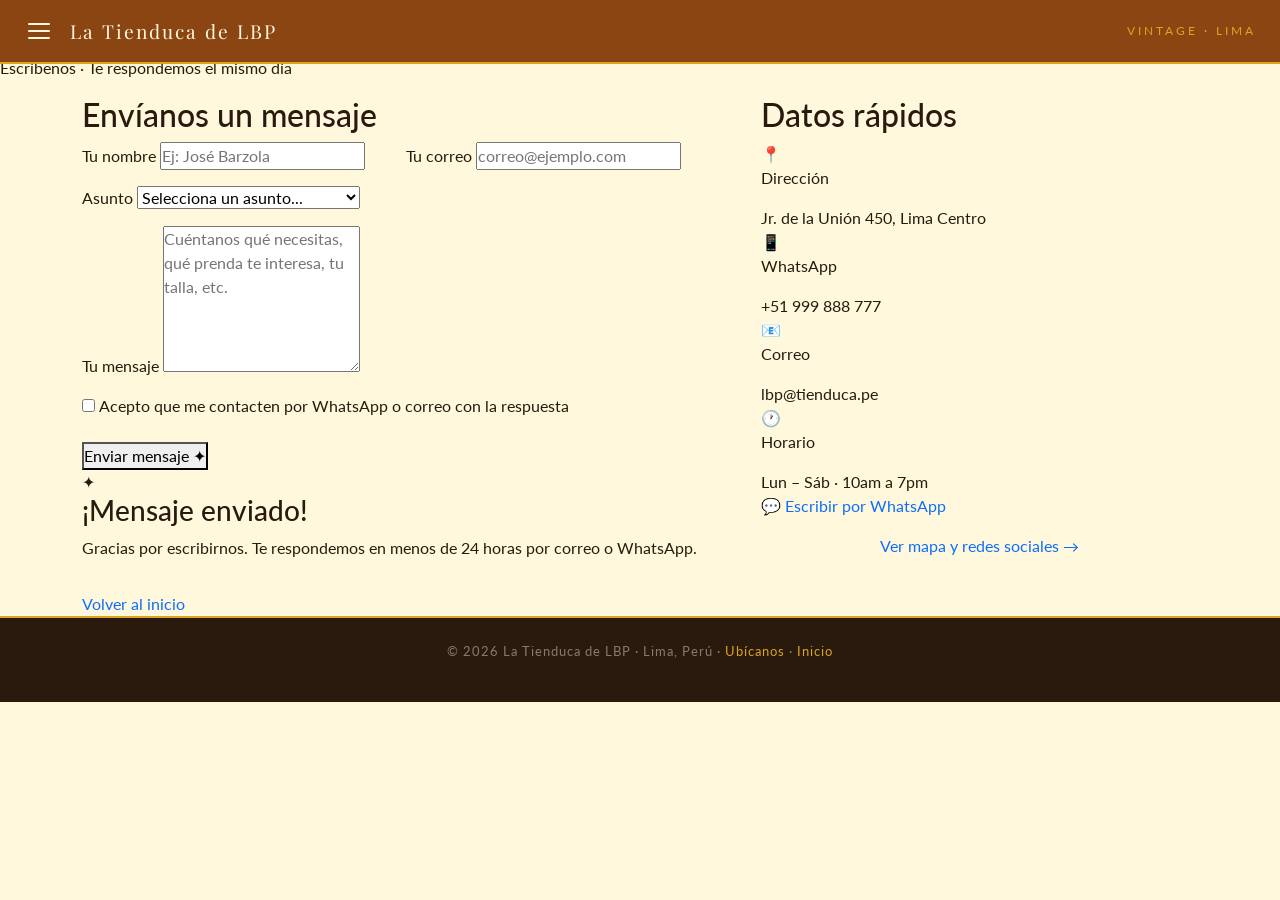
==== contacto.html @ e696b04b "Add files via upload" ====
<!DOCTYPE html>
<html lang="es">
<head>
  <meta charset="UTF-8">
  <meta name="viewport" content="width=device-width, initial-scale=1.0">
  <title>La Tienduca de LBP — Contacto</title>
  <link rel="preconnect" href="https://fonts.googleapis.com">
  <link href="https://fonts.googleapis.com/css2?family=Playfair+Display:wght@700;900&family=Lato:wght@400;700&display=swap" rel="stylesheet">
  <link href="https://cdn.jsdelivr.net/npm/bootstrap@5.3.0/dist/css/bootstrap.min.css" rel="stylesheet">
  <link rel="stylesheet" href="estilo.css">
</head>
<body>

  <div class="capa_oscura" id="capa_oscura"></div>

  <nav class="menu_cajon" id="menu_cajon">
    <button class="btn_cerrar" id="btn_cerrar">✕</button>
    <div class="menu_cajon__logo">LBP</div>
    <ul class="menu_cajon__lista">
      <li><a href="index.html">Inicio</a></li>
      <li><a href="varones.html">Hombres</a></li>
      <li><a href="mujeres.html">Mujeres</a></li>
      <li><a href="promociones.html">Promociones</a></li>
      <li><a href="ubicanos.html">Ubícanos</a></li>
      <li><a href="contacto.html">Contacto</a></li>
    </ul>
    <p class="menu_cajon__direccion">📍 Lima, Perú</p>
  </nav>

  <header class="barra_superior">
    <button class="btn_hamburguesa" id="btn_abrir"><span></span><span></span><span></span></button>
    <div class="barra_superior__logo">La Tienduca de LBP</div>
    <span class="barra_superior__tag">Vintage · Lima</span>
  </header>

  <!-- HERO BANNER -->
  <div class="hero_banner">
    <h1 class="hero_banner__titulo">Contacto</h1>
    <p class="hero_banner__subtitulo">Escríbenos · Te respondemos el mismo día</p>
    <div class="hero_banner__linea"></div>
  </div>


  <!-- FORMULARIO + DATOS RÁPIDOS -->
  <section class="seccion_contacto_pagina">
    <div class="container">

      <!-- Bootstrap row: formulario grande a la izquierda, datos a la derecha -->
      <div class="row g-5 align-items-start">

        <!-- COLUMNA IZQUIERDA: formulario -->
        <div class="col-12 col-md-7">
          <h2 class="titulo_seccion">Envíanos un mensaje</h2>

          <form class="formulario_contacto" id="formulario_contacto">

            <!-- Fila con nombre y correo lado a lado en desktop -->
            <div class="row g-3 mb-3">
              <div class="col-12 col-sm-6">
                <label class="campo_etiqueta">Tu nombre</label>
                <input type="text" class="campo" id="campo_nombre" placeholder="Ej: José Barzola" required>
              </div>
              <div class="col-12 col-sm-6">
                <label class="campo_etiqueta">Tu correo</label>
                <input type="email" class="campo" id="campo_email" placeholder="correo@ejemplo.com" required>
              </div>
            </div>

            <div class="mb-3">
              <label class="campo_etiqueta">Asunto</label>
              <!-- Select de asunto: más útil que texto libre -->
              <select class="campo" id="campo_asunto">
                <option value="">Selecciona un asunto...</option>
                <option value="consulta">Consulta sobre una prenda</option>
                <option value="pedido">Hacer un pedido</option>
                <option value="separar">Separar una prenda</option>
                <option value="promocion">Consulta sobre promociones</option>
                <option value="otro">Otro</option>
              </select>
            </div>

            <div class="mb-3">
              <label class="campo_etiqueta">Tu mensaje</label>
              <textarea class="campo" id="campo_mensaje" rows="6"
                placeholder="Cuéntanos qué necesitas, qué prenda te interesa, tu talla, etc." required></textarea>
            </div>

            <!-- Checkbox de aceptar términos -->
            <div class="campo_check mb-4">
              <input type="checkbox" id="campo_terminos" required>
              <label for="campo_terminos">
                Acepto que me contacten por WhatsApp o correo con la respuesta
              </label>
            </div>

            <button type="submit" class="btn_enviar">Enviar mensaje ✦</button>

          </form>

          <!-- Mensaje de éxito — oculto hasta que se envía el form -->
          <div class="form_exitoso oculto" id="form_exitoso">
            <div class="form_exitoso__icono">✦</div>
            <h3>¡Mensaje enviado!</h3>
            <p>Gracias por escribirnos. Te respondemos en menos de 24 horas por correo o WhatsApp.</p>
            <a href="index.html" class="btn_ver_catalogo gold" style="margin-top:1rem; display:inline-block;">
              Volver al inicio
            </a>
          </div>

        </div>


        <!-- COLUMNA DERECHA: datos rápidos + acceso directo WhatsApp -->
        <div class="col-12 col-md-5">

          <h2 class="titulo_seccion">Datos rápidos</h2>

          <div class="info_contacto">

            <div class="info_contacto__item">
              <span class="info_contacto__icono">📍</span>
              <div class="info_contacto__texto">
                <p>Dirección</p>
                <span>Jr. de la Unión 450, Lima Centro</span>
              </div>
            </div>

            <div class="info_contacto__item">
              <span class="info_contacto__icono">📱</span>
              <div class="info_contacto__texto">
                <p>WhatsApp</p>
                <span>+51 999 888 777</span>
              </div>
            </div>

            <div class="info_contacto__item">
              <span class="info_contacto__icono">📧</span>
              <div class="info_contacto__texto">
                <p>Correo</p>
                <span>lbp@tienduca.pe</span>
              </div>
            </div>

            <div class="info_contacto__item">
              <span class="info_contacto__icono">🕐</span>
              <div class="info_contacto__texto">
                <p>Horario</p>
                <span>Lun – Sáb · 10am a 7pm</span>
              </div>
            </div>

          </div>

          <!-- Botón directo a WhatsApp -->
          <a href="https://wa.me/51999888777?text=Hola%20La%20Tienduca%20de%20LBP%2C%20quiero%20consultar%20sobre%20una%20prenda"
             target="_blank"
             class="btn_whatsapp">
            💬 Escribir por WhatsApp
          </a>

          <!-- Link a Ubícanos -->
          <a href="ubicanos.html" class="btn_ver_catalogo" style="display:block; text-align:center; margin-top:1rem;">
            Ver mapa y redes sociales →
          </a>

        </div>

      </div><!-- fin row -->
    </div><!-- fin container -->
  </section>


  <footer class="pie_pagina">
    <p>© 2026 La Tienduca de LBP · Lima, Perú ·
      <a href="ubicanos.html">Ubícanos</a> ·
      <a href="index.html">Inicio</a>
    </p>
  </footer>

  <script src="https://cdn.jsdelivr.net/npm/bootstrap@5.3.0/dist/js/bootstrap.bundle.min.js"></script>
  <script src="app.js"></script>
</body>
</html>
---- estilo.css ----
/* ================================================
   VARIABLES GLOBALES
   Son como "apodos" para colores y medidas.
   Si quieres cambiar un color en toda la web,
   solo lo cambias aquí y se actualiza en todos lados.
================================================ */
:root {
  /* Colores principales de la paleta */
  --saddle:    saddlebrown;   /* marrón principal (menú, botones) */
  --gold:      goldenrod;     /* dorado (bordes, detalles, textos destacados) */
  --brick:     firebrick;     /* rojo ladrillo (precios, badges de oferta) */
  --cream:     cornsilk;      /* crema claro (fondo general, textos sobre fondo oscuro) */
  --cream2:    antiquewhite;  /* crema ligeramente más oscuro (secciones alternas) */
  --darkbrown: #2a1a0e;       /* marrón muy oscuro (footer, textos principales) */
  --white:     white;         /* blanco puro */

  /* Medidas reutilizables */
  --ancho_cajon: 280px;  /* ancho del menú lateral deslizable */
  --velocidad:   0.4s;   /* duración de las animaciones de apertura/cierre */
}

/* ================================================
   RESET Y BASE
   Los navegadores aplican estilos por defecto
   (márgenes, rellenos) que varían entre Chrome,
   Firefox, etc. Aquí los borramos todos para
   empezar desde cero y tener control total.
================================================ */

/* El * significa "aplica esto a TODOS los elementos de la página" */
/* *::before y *::after incluyen también los pseudo-elementos que genera el CSS */
*, *::before, *::after {
  margin: 0;              /* elimina el espacio exterior por defecto */
  padding: 0;             /* elimina el relleno interior por defecto */
  box-sizing: border-box; /* hace que el borde y padding estén INCLUIDOS en el ancho/alto
                             (sin esto, agregar padding "infla" el elemento hacia afuera) */
}

/* "body" es toda la página visible */
body {
  background: var(--cream);          /* fondo crema en toda la página */
  color: var(--darkbrown);           /* color de texto por defecto */
  font-family: 'Lato', sans-serif;   /* tipografía principal */
  overflow-x: hidden;                /* oculta el scroll horizontal si algo se sale
                                        levemente del borde (evita barra de scroll fea) */
}

/* Quita el subrayado de todos los enlaces por defecto */
a { text-decoration: none; }


/* ================================================
   CAPA OSCURA (overlay del cajón)
   Es una capa semitransparente negra que cubre
   toda la pantalla cuando el menú está abierto.
   Da la sensación de que el fondo "se apaga".
================================================ */
.capa_oscura {
  position: fixed;              /* se queda fija en pantalla aunque hagas scroll */
  inset: 0;                     /* atajo para: top:0; right:0; bottom:0; left:0
                                   → cubre toda la pantalla */
  background: rgba(0,0,0,0.55); /* negro al 55% de opacidad (semitransparente) */
  opacity: 0;                   /* empieza invisible */
  pointer-events: none;         /* mientras es invisible, los clics la "atraviesan"
                                   (como si no existiera) */
  transition: opacity var(--velocidad); /* cuando cambie la opacidad, lo hace suavemente
                                           en 0.4 segundos */
  z-index: 10;                  /* número de "capa": está encima de la página (z-index:0)
                                   pero debajo del menú (z-index:20) */
}

/* Cuando el JS le agrega la clase "visible", la capa aparece */
.capa_oscura.visible {
  opacity: 1;          /* se vuelve visible (con la transición suave de arriba) */
  pointer-events: all; /* ahora SÍ recibe clics (para cerrar el menú al hacer clic afuera) */
}


/* ================================================
   MENÚ CAJÓN
   Es el panel lateral que entra desde la izquierda.
   Empieza fuera de pantalla y se desliza hacia adentro.
================================================ */
.menu_cajon {
  position: fixed;                /* fijo en pantalla, no se mueve con el scroll */
  top: 0; left: 0;                /* pegado a la esquina superior izquierda */
  width: var(--ancho_cajon);      /* 280px de ancho (definido en variables) */
  height: 100%;                   /* ocupa toda la altura de la pantalla */
  background: var(--saddle);      /* fondo marrón */
  padding: 2rem 1.5rem;           /* espacio interno: 2rem arriba/abajo, 1.5rem a los lados */
  transform: translateX(-100%);   /* lo mueve 100% de su propio ancho hacia la IZQUIERDA
                                     → queda completamente fuera de pantalla (oculto) */
  transition: transform var(--velocidad) ease; /* cuando cambie el transform, lo hace
                                                  suavemente en 0.4 segundos */
  z-index: 20;                    /* encima de la capa oscura (z-index:10) y de todo lo demás */
}

/* Cuando el JS le agrega la clase "abierto", el menú entra a pantalla */
.menu_cajon.abierto {
  transform: translateX(0); /* vuelve a su posición original → se desliza hacia adentro */
}

/* Logo "LBP" dentro del menú */
.menu_cajon__logo {
  font-family: 'Playfair Display', serif; /* tipografía elegante con serifa */
  font-size: 2.2rem;                      /* tamaño grande */
  color: var(--gold);                     /* color dorado */
  margin: 1rem 0 2rem;                    /* espacio: 1rem arriba, 0 a los lados, 2rem abajo */
  letter-spacing: 4px;                    /* espacio entre letras */
  text-align: center;                     /* centrado horizontalmente */
}

/* La lista de links del menú (sin viñetas) */
.menu_cajon__lista {
  list-style: none; /* quita los puntos/números de la lista */
}

/* Cada elemento de la lista tiene una línea separadora abajo */
.menu_cajon__lista li {
  border-bottom: 1px solid rgba(255,255,255,0.1); /* línea blanca muy tenue */
}

/* Cada link del menú */
.menu_cajon__lista a {
  display: block;              /* ocupa todo el ancho disponible (más fácil de hacer clic) */
  padding: 0.9rem 0;           /* espacio interno arriba y abajo (hace el área de clic más grande) */
  color: var(--cream);         /* texto color crema */
  font-size: 0.88rem;          /* tamaño de letra pequeño */
  letter-spacing: 2px;         /* espacio entre letras */
  text-transform: uppercase;   /* convierte el texto a MAYÚSCULAS automáticamente */
  transition: color 0.2s, padding-left 0.2s; /* cuando cambien color y padding, lo hace suave */
}

/* Al pasar el mouse sobre un link: se vuelve dorado y se mueve 8px a la derecha */
.menu_cajon__lista a:hover {
  color: var(--gold);
  padding-left: 8px; /* pequeño desplazamiento hacia la derecha → efecto de "entrada" */
}

/* El link de la página actual siempre tiene barra dorada a la izquierda y texto dorado */
/* El JS es quien le agrega la clase "activo" según la URL actual */
.menu_cajon__lista a.activo {
  color: var(--gold);
  border-left: 2px solid var(--gold); /* línea dorada vertical a la izquierda */
  padding-left: 8px;
}

/* Dirección/información pequeña al fondo del menú */
.menu_cajon__direccion {
  color: rgba(255,255,255,0.35); /* blanco muy tenue (casi invisible) */
  font-size: 0.78rem;
  position: absolute;            /* se posiciona respecto al .menu_cajon (que tiene position:fixed) */
  bottom: 2rem;                  /* pegado al fondo del menú */
  left: 1.5rem;
}

/* Botón X para cerrar el menú */
.btn_cerrar {
  background: none; /* sin fondo */
  border: none;     /* sin borde */
  color: var(--cream);
  font-size: 1.3rem;
  cursor: pointer;  /* muestra la manito al pasar el mouse */
  opacity: 0.6;     /* semitransparente por defecto */
  transition: opacity 0.2s;
}
/* Al pasar el mouse: se vuelve completamente visible */
.btn_cerrar:hover { opacity: 1; }


/* ================================================
   BARRA SUPERIOR
   El header que siempre queda fijo arriba,
   visible sin importar cuánto hagas scroll.
================================================ */
.barra_superior {
  position: fixed;              /* fija, no se mueve con el scroll */
  top: 0; left: 0; right: 0;   /* pegada al borde superior, ocupa todo el ancho */
  height: 64px;                 /* altura fija de 64px */
  background: var(--saddle);    /* fondo marrón */
  display: flex;                /* pone sus hijos en fila horizontal */
  align-items: center;          /* los centra verticalmente dentro de los 64px */
  padding: 0 1.5rem;            /* espacio interno a los lados */
  gap: 1rem;                    /* espacio entre los elementos hijos */
  z-index: 5;                   /* encima del contenido normal pero debajo de la capa oscura */
  border-bottom: 2px solid var(--gold); /* línea dorada decorativa abajo */
}

/* Nombre/logo en la barra superior */
.barra_superior__logo {
  font-family: 'Playfair Display', serif;
  font-size: 1.2rem;
  color: var(--cream);
  letter-spacing: 2px;
  flex: 1; /* ocupa todo el espacio disponible en el medio
              (empuja el tag hacia la derecha y el botón hacia la izquierda) */
}

/* Texto pequeño "VINTAGE · LIMA" a la derecha */
.barra_superior__tag {
  font-size: 0.72rem;
  color: var(--gold);
  letter-spacing: 3px;
  text-transform: uppercase;
}

/* Botón hamburguesa (las 3 rayitas) */
.btn_hamburguesa {
  background: none;
  border: none;
  cursor: pointer;
  display: flex;           /* pone las 3 rayitas en columna */
  flex-direction: column;  /* apila los span verticalmente */
  gap: 5px;                /* espacio entre cada rayita */
  padding: 4px;
}

/* Cada rayita del botón hamburguesa es un <span> */
.btn_hamburguesa span {
  display: block;
  width: 22px; height: 2px;        /* rectangulito finito horizontal */
  background: var(--cream);
  border-radius: 2px;              /* bordes ligeramente redondeados */
  transition: background 0.2s;
}
/* Al pasar el mouse: las rayitas se vuelven doradas */
.btn_hamburguesa:hover span { background: var(--gold); }


/* ================================================
   SLIDER 3D
   El carrusel de la página de inicio.
   El efecto 3D se logra con clases CSS:
   el JS simplemente las agrega/quita según
   qué diapositiva está activa.
================================================ */

/* Sección que contiene todo el slider, con padding-top para no quedar detrás del header */
.seccion_slider {
  padding-top: 64px;          /* empuja el contenido 64px hacia abajo (mismo alto que el header) */
  background: var(--saddle);  /* fondo marrón detrás del carrusel */
}

/* Contenedor externo: define el área visible y el punto de perspectiva para el 3D */
.carrusel_contenedor {
  position: relative;                    /* necesario para posicionar hijos con absolute */
  width: 100%; height: 440px;
  display: flex;
  align-items: center; justify-content: center; /* centra el carrusel dentro */
  perspective: 1000px;                   /* define la "distancia del ojo" para el efecto 3D
                                            → a mayor número, menos efecto 3D */
  overflow: hidden;                      /* oculta lo que se salga del contenedor */
}

/* El carrusel en sí: es el espacio donde las diapositivas se posicionan */
.carrusel {
  position: relative;
  width: 640px; height: 390px;
  transform-style: preserve-3d; /* le dice al navegador que los hijos viven en espacio 3D */
}

/* Cada diapositiva base (sin estado aún) */
.diapositiva {
  position: absolute; /* se apilan una encima de la otra dentro del carrusel */
  inset: 0;           /* ocupa todo el espacio del carrusel (top/right/bottom/left: 0) */
  border-radius: 12px;
  overflow: hidden;   /* recorta la imagen a los bordes redondeados */
  transition: transform 0.65s ease, opacity 0.65s ease; /* animación suave al cambiar de estado */
  border: 2px solid var(--gold); /* borde dorado en cada diapositiva */
}

/* La imagen dentro de la diapositiva ocupa todo el espacio */
.diapositiva img {
  width: 100%; height: 100%;
  object-fit: cover;  /* recorta/ajusta la imagen para que llene el espacio sin deformarse */
  display: block;
  filter: sepia(20%); /* leve tono sepia para estética vintage */
}

/* Texto/etiqueta en la parte inferior de cada diapositiva */
.diapositiva__texto {
  position: absolute; /* se superpone sobre la imagen */
  bottom: 0; left: 0; right: 0;
  padding: 1.2rem 1.5rem;
  /* degradado de transparente a marrón oscuro: hace legible el texto sobre la imagen */
  background: linear-gradient(transparent, rgba(42,26,14,0.85));
  font-family: 'Playfair Display', serif;
  font-size: 1.6rem;
  color: var(--cream);
  letter-spacing: 2px;
}

/* ── Estados de las diapositivas ── */
/* El JS agrega una de estas clases a cada diapositiva según su posición */

/* Diapositiva central: se ve grande, nítida, al frente */
.diapositiva.activa {
  transform: translateX(0) scale(1); /* posición original, tamaño normal */
  opacity: 1;
  z-index: 3; /* encima de las laterales */
}

/* Diapositiva de la izquierda: desplazada, más pequeña, girada, semitransparente */
.diapositiva.anterior {
  transform: translateX(-500px) scale(0.72) rotateY(28deg);
  /* translateX(-500px) → movida 500px a la izquierda          */
  /* scale(0.72)        → reducida al 72% de su tamaño          */
  /* rotateY(28deg)     → girada en el eje Y → efecto 3D        */
  opacity: 0.5;
  z-index: 2;
}

/* Diapositiva de la derecha: igual pero al lado opuesto */
.diapositiva.siguiente {
  transform: translateX(500px) scale(0.72) rotateY(-28deg);
  opacity: 0.5;
  z-index: 2;
}

/* Las demás diapositivas (ni activa ni laterales): completamente ocultas */
.diapositiva.oculta {
  opacity: 0;
  z-index: 1; /* detrás de todo */
}

/* Botones de flecha izquierda y derecha */
.btn_anterior, .btn_siguiente {
  position: absolute;
  top: 50%; transform: translateY(-50%); /* centrados verticalmente */
  z-index: 10;
  background: rgba(218,165,32,0.15); /* dorado muy tenue */
  border: 1px solid var(--gold);
  color: var(--cream);
  font-size: 1.2rem;
  width: 42px; height: 42px;
  border-radius: 50%; /* forma circular */
  cursor: pointer;
  transition: background 0.3s;
}
/* Al pasar el mouse: fondo dorado sólido */
.btn_anterior:hover, .btn_siguiente:hover {
  background: var(--gold);
  color: var(--darkbrown);
}
.btn_anterior { left: 1rem; }   /* flecha izquierda: pegada al borde izquierdo */
.btn_siguiente { right: 1rem; } /* flecha derecha: pegada al borde derecho */

/* Contenedor de los puntitos de navegación (uno por diapositiva) */
.puntos {
  position: absolute;
  bottom: 14px; /* pegados al fondo del carrusel */
  display: flex; gap: 8px; /* en fila con espaciado */
  z-index: 10;
}

/* Cada puntito individual */
.punto {
  width: 8px; height: 8px;
  border-radius: 50%;                     /* forma circular */
  background: rgba(255,240,200,0.3);      /* crema muy tenue (inactivo) */
  cursor: pointer;
  transition: background 0.3s, transform 0.3s;
}

/* El puntito de la diapositiva activa: dorado y más grande */
.punto.activo {
  background: var(--gold);
  transform: scale(1.4); /* 40% más grande que los demás */
}


/* ================================================
   FOOTER
   La barra inferior de la página.
================================================ */
.pie_pagina {
  background: var(--darkbrown);              /* fondo marrón muy oscuro */
  color: rgba(245,239,230,0.45);             /* texto crema muy tenue */
  text-align: center;
  padding: 1.5rem;
  font-size: 0.82rem;
  letter-spacing: 1px;
  border-top: 2px solid var(--gold);         /* línea dorada decorativa arriba */
}

/* Links dentro del footer: color dorado */
.pie_pagina a { color: var(--gold); }

/* Al pasar el mouse sobre un link del footer: se vuelve crema */
.pie_pagina a:hover { color: var(--cream); }
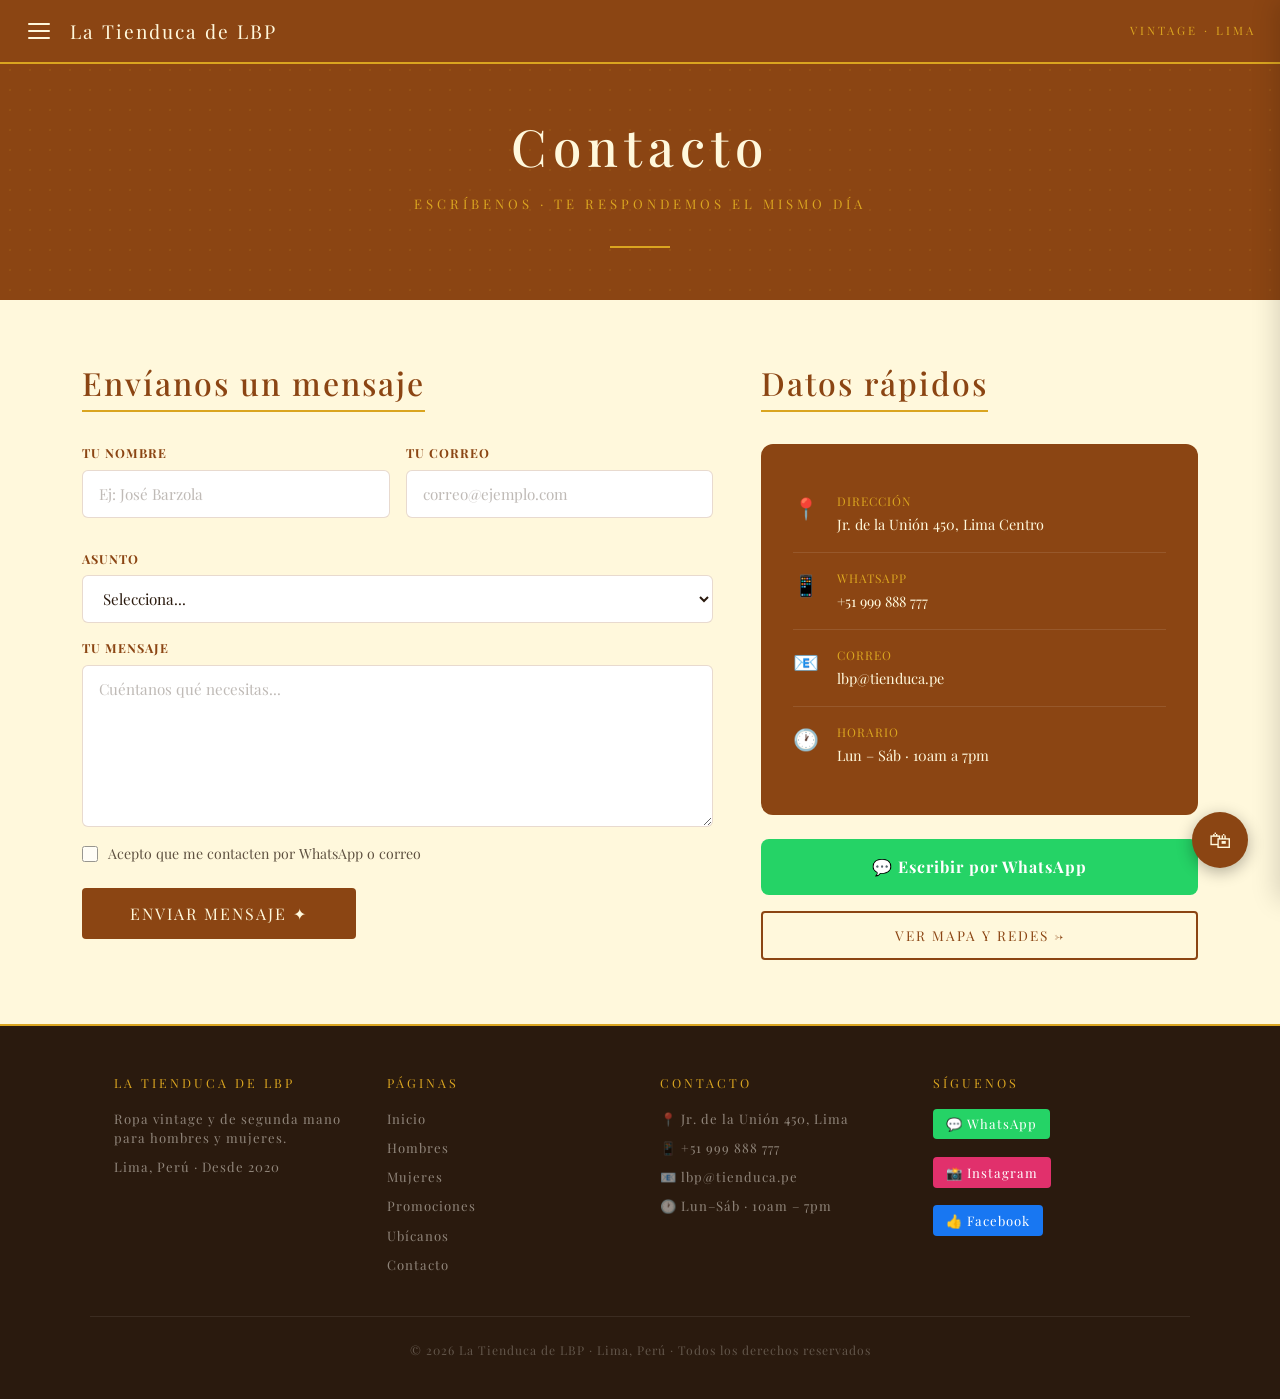
==== commit 5cfcf2b0: "Refactor contacto.html for better structure Refactor contacto.html to improve structure and readabil" ====
--- a/contacto.html
+++ b/contacto.html
@@ -1,60 +1,47 @@
 <!DOCTYPE html>
 <html lang="es">
 <head>
-  <meta charset="UTF-8">
-  <meta name="viewport" content="width=device-width, initial-scale=1.0">
+  <meta charset="UTF-8"><meta name="viewport" content="width=device-width, initial-scale=1.0">
   <title>La Tienduca de LBP — Contacto</title>
   <link rel="preconnect" href="https://fonts.googleapis.com">
-  <link href="https://fonts.googleapis.com/css2?family=Playfair+Display:wght@700;900&family=Lato:wght@400;700&display=swap" rel="stylesheet">
+  <link href="https://fonts.googleapis.com/css2?family=Playfair+Display:ital,wght@0,400;0,700;0,900;1,400&display=swap" rel="stylesheet">
   <link href="https://cdn.jsdelivr.net/npm/bootstrap@5.3.0/dist/css/bootstrap.min.css" rel="stylesheet">
   <link rel="stylesheet" href="estilo.css">
 </head>
 <body>
-
   <div class="capa_oscura" id="capa_oscura"></div>
-
+  <!-- MENÚ CAJÓN desde aquí -->
   <nav class="menu_cajon" id="menu_cajon">
-    <button class="btn_cerrar" id="btn_cerrar">✕</button>
-    <div class="menu_cajon__logo">LBP</div>
+    <div class="menu_cajon__header"><div class="menu_cajon__logo">LBP</div><button class="btn_cerrar" id="btn_cerrar"></button></div>
     <ul class="menu_cajon__lista">
-      <li><a href="index.html">Inicio</a></li>
-      <li><a href="varones.html">Hombres</a></li>
-      <li><a href="mujeres.html">Mujeres</a></li>
-      <li><a href="promociones.html">Promociones</a></li>
-      <li><a href="ubicanos.html">Ubícanos</a></li>
-      <li><a href="contacto.html">Contacto</a></li>
+      <li><a href="index.html">Inicio</a></li><li><a href="varones.html">Hombres</a></li><li><a href="mujeres.html">Mujeres</a></li><li><a href="promociones.html">Promociones</a></li><li><a href="ubicanos.html">Ubícanos</a></li><li><a href="contacto.html">Contacto</a></li>
     </ul>
-    <p class="menu_cajon__direccion">📍 Lima, Perú</p>
   </nav>
-
+  <!-- MENÚ CAJÓN termina aquí -->
+  <!-- BARRA SUPERIOR desde aquí -->
   <header class="barra_superior">
     <button class="btn_hamburguesa" id="btn_abrir"><span></span><span></span><span></span></button>
     <div class="barra_superior__logo">La Tienduca de LBP</div>
     <span class="barra_superior__tag">Vintage · Lima</span>
   </header>
+  <!-- BARRA SUPERIOR termina aquí -->
 
-  <!-- HERO BANNER -->
   <div class="hero_banner">
     <h1 class="hero_banner__titulo">Contacto</h1>
     <p class="hero_banner__subtitulo">Escríbenos · Te respondemos el mismo día</p>
     <div class="hero_banner__linea"></div>
   </div>
 
-
-  <!-- FORMULARIO + DATOS RÁPIDOS -->
+  <!-- FORMULARIO DE CONTACTO desde aquí -->
   <section class="seccion_contacto_pagina">
     <div class="container">
-
-      <!-- Bootstrap row: formulario grande a la izquierda, datos a la derecha -->
       <div class="row g-5 align-items-start">
 
-        <!-- COLUMNA IZQUIERDA: formulario -->
+        <!-- Formulario (izquierda) -->
         <div class="col-12 col-md-7">
           <h2 class="titulo_seccion">Envíanos un mensaje</h2>
+          <form id="formulario_contacto">
 
-          <form class="formulario_contacto" id="formulario_contacto">
-
-            <!-- Fila con nombre y correo lado a lado en desktop -->
             <div class="row g-3 mb-3">
               <div class="col-12 col-sm-6">
                 <label class="campo_etiqueta">Tu nombre</label>
@@ -68,115 +55,58 @@
 
             <div class="mb-3">
               <label class="campo_etiqueta">Asunto</label>
-              <!-- Select de asunto: más útil que texto libre -->
               <select class="campo" id="campo_asunto">
-                <option value="">Selecciona un asunto...</option>
-                <option value="consulta">Consulta sobre una prenda</option>
-                <option value="pedido">Hacer un pedido</option>
-                <option value="separar">Separar una prenda</option>
-                <option value="promocion">Consulta sobre promociones</option>
-                <option value="otro">Otro</option>
+                <option value="">Selecciona...</option>
+                <option>Consulta sobre una prenda</option>
+                <option>Hacer un pedido</option>
+                <option>Separar una prenda</option>
+                <option>Consulta sobre promociones</option>
+                <option>Otro</option>
               </select>
             </div>
 
             <div class="mb-3">
               <label class="campo_etiqueta">Tu mensaje</label>
-              <textarea class="campo" id="campo_mensaje" rows="6"
-                placeholder="Cuéntanos qué necesitas, qué prenda te interesa, tu talla, etc." required></textarea>
+              <textarea class="campo" id="campo_mensaje" rows="6" placeholder="Cuéntanos qué necesitas..." required></textarea>
             </div>
 
-            <!-- Checkbox de aceptar términos -->
             <div class="campo_check mb-4">
               <input type="checkbox" id="campo_terminos" required>
-              <label for="campo_terminos">
-                Acepto que me contacten por WhatsApp o correo con la respuesta
-              </label>
+              <label for="campo_terminos">Acepto que me contacten por WhatsApp o correo</label>
             </div>
 
             <button type="submit" class="btn_enviar">Enviar mensaje ✦</button>
-
           </form>
 
-          <!-- Mensaje de éxito — oculto hasta que se envía el form -->
+          <!-- Mensaje de éxito: oculto hasta que se envía el form -->
           <div class="form_exitoso oculto" id="form_exitoso">
             <div class="form_exitoso__icono">✦</div>
             <h3>¡Mensaje enviado!</h3>
-            <p>Gracias por escribirnos. Te respondemos en menos de 24 horas por correo o WhatsApp.</p>
-            <a href="index.html" class="btn_ver_catalogo gold" style="margin-top:1rem; display:inline-block;">
-              Volver al inicio
-            </a>
+            <p>Te respondemos en menos de 24 horas por correo o WhatsApp.</p>
+            <a href="index.html" class="btn_ver_catalogo gold" style="margin-top:1rem;display:inline-block;">Volver al inicio</a>
           </div>
-
         </div>
 
-
-        <!-- COLUMNA DERECHA: datos rápidos + acceso directo WhatsApp -->
+        <!-- Datos de contacto (derecha) -->
         <div class="col-12 col-md-5">
-
           <h2 class="titulo_seccion">Datos rápidos</h2>
-
           <div class="info_contacto">
-
-            <div class="info_contacto__item">
-              <span class="info_contacto__icono">📍</span>
-              <div class="info_contacto__texto">
-                <p>Dirección</p>
-                <span>Jr. de la Unión 450, Lima Centro</span>
-              </div>
-            </div>
-
-            <div class="info_contacto__item">
-              <span class="info_contacto__icono">📱</span>
-              <div class="info_contacto__texto">
-                <p>WhatsApp</p>
-                <span>+51 999 888 777</span>
-              </div>
-            </div>
-
-            <div class="info_contacto__item">
-              <span class="info_contacto__icono">📧</span>
-              <div class="info_contacto__texto">
-                <p>Correo</p>
-                <span>lbp@tienduca.pe</span>
-              </div>
-            </div>
-
-            <div class="info_contacto__item">
-              <span class="info_contacto__icono">🕐</span>
-              <div class="info_contacto__texto">
-                <p>Horario</p>
-                <span>Lun – Sáb · 10am a 7pm</span>
-              </div>
-            </div>
-
+            <div class="info_contacto__item"><span class="info_contacto__icono">📍</span><div class="info_contacto__texto"><p>Dirección</p><span>Jr. de la Unión 450, Lima Centro</span></div></div>
+            <div class="info_contacto__item"><span class="info_contacto__icono">📱</span><div class="info_contacto__texto"><p>WhatsApp</p><span>+51 999 888 777</span></div></div>
+            <div class="info_contacto__item"><span class="info_contacto__icono">📧</span><div class="info_contacto__texto"><p>Correo</p><span>lbp@tienduca.pe</span></div></div>
+            <div class="info_contacto__item"><span class="info_contacto__icono">🕐</span><div class="info_contacto__texto"><p>Horario</p><span>Lun – Sáb · 10am a 7pm</span></div></div>
           </div>
-
           <!-- Botón directo a WhatsApp -->
-          <a href="https://wa.me/51999888777?text=Hola%20La%20Tienduca%20de%20LBP%2C%20quiero%20consultar%20sobre%20una%20prenda"
-             target="_blank"
-             class="btn_whatsapp">
-            💬 Escribir por WhatsApp
-          </a>
-
-          <!-- Link a Ubícanos -->
-          <a href="ubicanos.html" class="btn_ver_catalogo" style="display:block; text-align:center; margin-top:1rem;">
-            Ver mapa y redes sociales →
-          </a>
-
+          <a href="https://wa.me/51999888777?text=Hola%20La%20Tienduca%20de%20LBP" target="_blank" class="btn_whatsapp">💬 Escribir por WhatsApp</a>
+          <a href="ubicanos.html" class="btn_ver_catalogo" style="display:block;text-align:center;margin-top:1rem;">Ver mapa y redes →</a>
         </div>
 
-      </div><!-- fin row -->
-    </div><!-- fin container -->
+      </div>
+    </div>
   </section>
+  <!-- FORMULARIO DE CONTACTO termina aquí -->
 
-
-  <footer class="pie_pagina">
-    <p>© 2026 La Tienduca de LBP · Lima, Perú ·
-      <a href="ubicanos.html">Ubícanos</a> ·
-      <a href="index.html">Inicio</a>
-    </p>
-  </footer>
-
+  <footer class="pie_pagina" id="pie_pagina"></footer>
   <script src="https://cdn.jsdelivr.net/npm/bootstrap@5.3.0/dist/js/bootstrap.bundle.min.js"></script>
   <script src="app.js"></script>
 </body>
--- a/estilo.css
+++ b/estilo.css
@@ -1,390 +1,2362 @@
-/* ================================================
-   VARIABLES GLOBALES
-   Son como "apodos" para colores y medidas.
-   Si quieres cambiar un color en toda la web,
-   solo lo cambias aquí y se actualiza en todos lados.
-================================================ */
+/* ================================================================
+   ARCHIVO: estilo.css
+   
+   QUÉ ES UN ARCHIVO CSS:
+   CSS = Cascading Style Sheets (Hojas de Estilo en Cascada).
+   HTML construye la ESTRUCTURA de la página (el esqueleto).
+   CSS le da el DISEÑO VISUAL (colores, tamaños, posición).
+   
+   "En cascada" significa que los estilos se aplican de arriba
+   a abajo, y si dos reglas afectan al mismo elemento,
+   gana la que viene más abajo (la más específica).
+   
+   CÓMO SE ESCRIBE CSS:
+   selector {
+     propiedad: valor;
+   }
+   
+   Ejemplo:
+   h1 {                    ← selector: a quién le aplica
+     color: red;           ← propiedad: qué cambia
+     font-size: 24px;      ← valor: cómo lo cambia
+   }
+   
+   CÓMO SE CONECTA AL HTML:
+   En el <head> de cada página HTML:
+   <link rel="stylesheet" href="estilo.css">
+================================================================ */
+
+
+/* ================================================================
+   VARIABLES GLOBALES — desde aquí
+   
+   QUÉ ES UNA VARIABLE:
+   Es una caja con nombre que guarda un valor.
+   Si mañana quieres cambiar el color principal de la tienda,
+   solo cambias --saddle UNA vez y se actualiza en toda la web.
+   Sin variables tendrías que buscar y cambiar ese color
+   en decenas de lugares diferentes (muy propenso a errores).
+   
+   SINTAXIS DE VARIABLES CSS:
+   --nombre-variable: valor;    ← así se DEFINE
+   var(--nombre-variable)       ← así se USA
+   
+   :root es un selector especial que significa "el elemento
+   raíz de la página" (el <html>). Al poner las variables
+   aquí, están disponibles en TODO el documento.
+================================================================ */
 :root {
-  /* Colores principales de la paleta */
-  --saddle:    saddlebrown;   /* marrón principal (menú, botones) */
-  --gold:      goldenrod;     /* dorado (bordes, detalles, textos destacados) */
-  --brick:     firebrick;     /* rojo ladrillo (precios, badges de oferta) */
-  --cream:     cornsilk;      /* crema claro (fondo general, textos sobre fondo oscuro) */
-  --cream2:    antiquewhite;  /* crema ligeramente más oscuro (secciones alternas) */
-  --darkbrown: #2a1a0e;       /* marrón muy oscuro (footer, textos principales) */
-  --white:     white;         /* blanco puro */
-
-  /* Medidas reutilizables */
-  --ancho_cajon: 280px;  /* ancho del menú lateral deslizable */
-  --velocidad:   0.4s;   /* duración de las animaciones de apertura/cierre */
-}
-
-/* ================================================
-   RESET Y BASE
-   Los navegadores aplican estilos por defecto
-   (márgenes, rellenos) que varían entre Chrome,
-   Firefox, etc. Aquí los borramos todos para
-   empezar desde cero y tener control total.
-================================================ */
-
-/* El * significa "aplica esto a TODOS los elementos de la página" */
-/* *::before y *::after incluyen también los pseudo-elementos que genera el CSS */
+
+  /* ---- COLORES ---- */
+  /* Usamos nombres en inglés porque el navegador reconoce
+     muchos colores por nombre: "red", "blue", "goldenrod", etc.
+     Así no necesitamos memorizar códigos hexadecimales (#c8963e) */
+
+  --saddle:    saddlebrown;
+  /* saddlebrown = color de cuero de montura de caballo.
+     Es el marrón principal de toda la tienda */
+
+  --gold:      goldenrod;
+  /* goldenrod = vara de oro, un dorado cálido vintage.
+     Se usa para acentos, bordes decorativos y hover */
+
+  --brick:     firebrick;
+  /* firebrick = ladrillo de fuego, rojo intenso.
+     Se usa para precios y alertas */
+
+  --cream:     cornsilk;
+  /* cornsilk = seda de maíz, crema muy claro.
+     Es el fondo principal de la página */
+
+  --cream2:    antiquewhite;
+  /* antiquewhite = blanco antiguo, crema un poco más oscuro.
+     Se usa para alternar el fondo entre secciones */
+
+  --darkbrown: #2a1a0e;
+  /* Este sí usa código hexadecimal (#2a1a0e) porque no hay
+     un nombre en inglés para este color específico.
+     Hexadecimal: # + 6 caracteres (0-9 y a-f).
+     2a=rojo, 1a=verde, 0e=azul. Poco de todo = casi negro */
+
+  --white:     white;
+  /* Aunque "white" es simple, tenerlo como variable
+     permite cambiarlo fácilmente si algún día
+     quisiéramos un "blanco" ligeramente diferente */
+
+  /* ---- MEDIDAS ---- */
+  --ancho_cajon: 280px;
+  /* px = píxeles. El menú lateral mide 280px de ancho.
+     Si quieres un menú más ancho, solo cambias aquí */
+
+  --velocidad: 0.4s;
+  /* s = segundos. Todas las animaciones duran 0.4 segundos.
+     Si lo pones más alto (1s) las animaciones van más lentas.
+     Si lo bajas (0.1s) van más rápidas */
+
+  /* ---- TIPOGRAFÍA ---- */
+  --fuente: 'Playfair Display', serif;
+  /* 'Playfair Display' es la fuente que descargamos de Google Fonts.
+     "serif" es el respaldo: si Google Fonts no carga,
+     el navegador usará cualquier fuente serif que tenga instalada.
+     serif = fuentes con remates (como Times New Roman).
+     sans-serif = fuentes sin remates (como Arial) */
+}
+/* VARIABLES GLOBALES — termina aquí */
+
+
+/* ================================================================
+   RESET BASE — desde aquí
+   
+   QUÉ PROBLEMA RESUELVE:
+   Cada navegador (Chrome, Firefox, Safari, Edge) tiene sus
+   propios estilos predeterminados. Por ejemplo:
+   - Chrome pone margin: 8px al body
+   - Firefox pone tamaños de fuente diferentes a los elementos
+   - Algunos navegadores ponen padding a las listas <ul>
+   
+   Si no hacemos reset, la web se ve diferente en cada navegador.
+   El reset elimina TODO eso para partir desde cero.
+================================================================ */
 *, *::before, *::after {
-  margin: 0;              /* elimina el espacio exterior por defecto */
-  padding: 0;             /* elimina el relleno interior por defecto */
-  box-sizing: border-box; /* hace que el borde y padding estén INCLUIDOS en el ancho/alto
-                             (sin esto, agregar padding "infla" el elemento hacia afuera) */
-}
-
-/* "body" es toda la página visible */
+  /* El selector * significa "TODOS los elementos HTML".
+     *::before y *::after son elementos virtuales que CSS
+     puede crear (los usamos para la X del botón cerrar) */
+
+  margin: 0;
+  /* margin = espacio EXTERIOR del elemento (fuera del borde).
+     Lo ponemos en 0 para quitar todos los márgenes por defecto */
+
+  padding: 0;
+  /* padding = espacio INTERIOR del elemento (dentro del borde).
+     Lo ponemos en 0 para quitar todos los paddings por defecto */
+
+  box-sizing: border-box;
+  /* Esta propiedad cambia cómo se calcula el tamaño de los elementos.
+     
+     SIN box-sizing (comportamiento por defecto):
+     Un div con width: 300px y padding: 20px
+     MIDE EN REALIDAD: 300 + 20 + 20 = 340px (¡sorpresa!)
+     
+     CON box-sizing: border-box:
+     El mismo div SIGUE midiendo 300px.
+     El padding se resta del interior, no se suma al exterior.
+     
+     Es como decir: "el tamaño que yo declaro es el tamaño FINAL,
+     sin importar cuánto padding tenga adentro" */
+}
+
 body {
-  background: var(--cream);          /* fondo crema en toda la página */
-  color: var(--darkbrown);           /* color de texto por defecto */
-  font-family: 'Lato', sans-serif;   /* tipografía principal */
-  overflow-x: hidden;                /* oculta el scroll horizontal si algo se sale
-                                        levemente del borde (evita barra de scroll fea) */
-}
-
-/* Quita el subrayado de todos los enlaces por defecto */
-a { text-decoration: none; }
-
-
-/* ================================================
-   CAPA OSCURA (overlay del cajón)
-   Es una capa semitransparente negra que cubre
-   toda la pantalla cuando el menú está abierto.
-   Da la sensación de que el fondo "se apaga".
-================================================ */
+  /* body es el elemento que contiene TODO el contenido visible.
+     Lo que ponemos aquí afecta a toda la página */
+
+  background: var(--cream);
+  /* Fondo crema claro en toda la página.
+     Usamos var(--cream) en lugar de escribir "cornsilk"
+     directamente, para mantener consistencia */
+
+  color: var(--darkbrown);
+  /* color = color del TEXTO.
+     Al ponerlo en body, todos los textos heredan este color
+     a menos que los sobreescribamos individualmente */
+
+  font-family: var(--fuente);
+  /* La fuente del body se hereda a TODOS los elementos hijos.
+     Así toda la web usa Playfair Display automáticamente */
+
+  overflow-x: hidden;
+  /* overflow = qué pasa cuando el contenido se desborda.
+     overflow-x = solo en horizontal (eje X = izquierda-derecha).
+     hidden = esconde lo que se desborda.
+     
+     ¿Por qué lo necesitamos?
+     El menú cajón empieza a -280px (fuera de pantalla a la izquierda).
+     Sin este overflow-x: hidden, aparecería una barra de scroll
+     horizontal en la parte de abajo de la página */
+}
+
+a {
+  text-decoration: none;
+  /* text-decoration = decoración del texto.
+     Por defecto, los <a> tienen subrayado azul.
+     "none" = ninguna decoración.
+     Cada link tendrá su propio color y estilo definido
+     más adelante en el CSS */
+}
+/* RESET BASE — termina aquí */
+
+
+/* ================================================================
+   CAPA OSCURA — desde aquí
+   
+   QUÉ ES:
+   Un div invisible que cubre TODA la pantalla.
+   Cuando el menú se abre, aparece oscuro detrás del menú.
+   Sirve para dos cosas:
+   1. Indica visualmente que el menú está activo
+   2. Al hacer click en ella, cierra el menú (JS lo maneja)
+================================================================ */
 .capa_oscura {
-  position: fixed;              /* se queda fija en pantalla aunque hagas scroll */
-  inset: 0;                     /* atajo para: top:0; right:0; bottom:0; left:0
-                                   → cubre toda la pantalla */
-  background: rgba(0,0,0,0.55); /* negro al 55% de opacidad (semitransparente) */
-  opacity: 0;                   /* empieza invisible */
-  pointer-events: none;         /* mientras es invisible, los clics la "atraviesan"
-                                   (como si no existiera) */
-  transition: opacity var(--velocidad); /* cuando cambie la opacidad, lo hace suavemente
-                                           en 0.4 segundos */
-  z-index: 10;                  /* número de "capa": está encima de la página (z-index:0)
-                                   pero debajo del menú (z-index:20) */
-}
-
-/* Cuando el JS le agrega la clase "visible", la capa aparece */
+  position: fixed;
+  /* position: fixed = el elemento se "desprende" del flujo normal
+     y se fija en la pantalla (viewport).
+     Aunque el usuario haga scroll, la capa siempre cubre todo.
+     
+     Diferencia entre position values:
+     static   = posición normal (por defecto)
+     relative = se mueve RELATIVO a su posición original
+     absolute = se posiciona relativo a su padre más cercano
+                que tenga position != static
+     fixed    = se posiciona relativo a la VENTANA del navegador
+     sticky   = mezcla de relative y fixed */
+
+  inset: 0;
+  /* inset es un shorthand (atajo) que equivale a escribir:
+     top: 0;
+     right: 0;
+     bottom: 0;
+     left: 0;
+     Con los 4 en 0, el elemento cubre TODA la pantalla */
+
+  background: rgba(0, 0, 0, 0.55);
+  /* rgba = Red, Green, Blue, Alpha (opacidad).
+     rgba(0, 0, 0, 0.55) = negro al 55% de opacidad.
+     
+     Rango de cada valor:
+     - Rojo, Verde, Azul: 0 (nada) a 255 (máximo)
+     - Alpha (opacidad): 0 (transparente) a 1 (sólido)
+     
+     0,0,0 = negro puro (sin rojo, sin verde, sin azul)
+     0.55 = 55% opaco, 45% transparente */
+
+  opacity: 0;
+  /* opacity controla la transparencia del elemento COMPLETO.
+     0 = completamente transparente (invisible).
+     1 = completamente visible.
+     
+     ¿Diferencia entre opacity y rgba alpha?
+     rgba alpha: solo afecta al color de fondo
+     opacity: afecta a TODO el elemento (fondo + texto + hijos) */
+
+  pointer-events: none;
+  /* pointer-events = cómo el elemento responde al mouse/touch.
+     none = el elemento NO recibe clicks, hover, ni nada.
+     Es como si no existiera para el cursor.
+     
+     Lo necesitamos porque la capa está siempre en el DOM
+     (en el HTML), pero cuando está invisible no queremos
+     que bloquee los clicks del usuario */
+
+  transition: opacity var(--velocidad);
+  /* transition = hace que los cambios de propiedad sean graduales.
+     
+     Sintaxis: transition: propiedad duración;
+     opacity var(--velocidad) = cuando opacity cambie,
+     el cambio tardará 0.4s en completarse.
+     Sin esto, la capa aparecería/desaparecería instantáneamente */
+
+  z-index: 10;
+  /* z-index = orden de apilamiento (quién va encima de quién).
+     Piensa en capas de papel:
+     z-index: 1  = capa de abajo
+     z-index: 10 = capa en el medio
+     z-index: 20 = capa de arriba
+     
+     La capa oscura (10) va encima del contenido normal (0-1)
+     pero debajo del menú cajón (20) */
+}
+
+/* Esta clase la agrega JS cuando el menú se abre */
 .capa_oscura.visible {
-  opacity: 1;          /* se vuelve visible (con la transición suave de arriba) */
-  pointer-events: all; /* ahora SÍ recibe clics (para cerrar el menú al hacer clic afuera) */
-}
-
-
-/* ================================================
-   MENÚ CAJÓN
-   Es el panel lateral que entra desde la izquierda.
-   Empieza fuera de pantalla y se desliza hacia adentro.
-================================================ */
+  opacity: 1;
+  /* Al agregar .visible, la capa se vuelve visible.
+     La transition hace que el cambio sea gradual (0.4s) */
+
+  pointer-events: all;
+  /* all = ahora sí recibe clicks.
+     Cuando el usuario haga click en la capa,
+     JS ejecuta la función cerrarMenu() */
+}
+/* CAPA OSCURA — termina aquí */
+
+
+/* ================================================================
+   MENÚ CAJÓN — desde aquí
+   
+   QUÉ ES UN MENÚ OFF-CANVAS:
+   Un panel que vive FUERA de la pantalla (off = fuera,
+   canvas = lienzo/pantalla).
+   Se desliza hacia adentro cuando el usuario lo abre.
+   
+   CÓMO FUNCIONA EL DESLIZAMIENTO:
+   1. CSS pone el menú en translateX(-100%) → fuera de pantalla
+   2. JS agrega la clase .abierto al menú
+   3. CSS detecta .abierto y cambia a translateX(0)
+   4. La transition hace el deslizamiento suave
+================================================================ */
 .menu_cajon {
-  position: fixed;                /* fijo en pantalla, no se mueve con el scroll */
-  top: 0; left: 0;                /* pegado a la esquina superior izquierda */
-  width: var(--ancho_cajon);      /* 280px de ancho (definido en variables) */
-  height: 100%;                   /* ocupa toda la altura de la pantalla */
-  background: var(--saddle);      /* fondo marrón */
-  padding: 2rem 1.5rem;           /* espacio interno: 2rem arriba/abajo, 1.5rem a los lados */
-  transform: translateX(-100%);   /* lo mueve 100% de su propio ancho hacia la IZQUIERDA
-                                     → queda completamente fuera de pantalla (oculto) */
-  transition: transform var(--velocidad) ease; /* cuando cambie el transform, lo hace
-                                                  suavemente en 0.4 segundos */
-  z-index: 20;                    /* encima de la capa oscura (z-index:10) y de todo lo demás */
-}
-
-/* Cuando el JS le agrega la clase "abierto", el menú entra a pantalla */
+  position: fixed;
+  /* fixed = siempre visible aunque el usuario haga scroll.
+     El menú cubre el contenido de fondo */
+
+  top: 0;
+  left: 0;
+  /* top: 0 = pegado al borde superior de la pantalla
+     left: 0 = pegado al borde izquierdo */
+
+  width: var(--ancho_cajon);
+  /* Usamos la variable definida en :root (280px).
+     Si quisiéramos cambiarlo, solo modificamos la variable */
+
+  height: 100%;
+  /* 100% = toda la altura disponible de la pantalla.
+     El menú va de arriba a abajo completamente */
+
+  background: var(--saddle);
+  /* Fondo marrón cuero */
+
+  padding: 0;
+  /* Sin padding porque el header y la lista
+     tienen su propio padding interno */
+
+  transform: translateX(-100%);
+  /* transform = transforma el elemento visualmente
+     sin afectar el espacio que ocupa en el documento.
+     
+     translateX(-100%) = mueve el elemento -100% de SU PROPIO ancho
+     hacia la izquierda.
+     Como mide 280px: -100% = -280px
+     Queda completamente fuera de la pantalla a la izquierda */
+
+  transition: transform var(--velocidad) ease;
+  /* Cuando transform cambie, se animará en 0.4s.
+     ease = empieza rápido y termina lento (suave al final) */
+
+  z-index: 20;
+  /* 20 = encima de la capa oscura (10) y del contenido (0-5) */
+
+  display: flex;
+  flex-direction: column;
+  /* flex = sistema de layout flexible.
+     column = los hijos se apilan verticalmente (de arriba a abajo).
+     Así el logo-header queda arriba, la lista en el medio,
+     y si hubiera algo al final, quedaría abajo */
+}
+
+/* JS agrega esta clase cuando el usuario abre el menú */
 .menu_cajon.abierto {
-  transform: translateX(0); /* vuelve a su posición original → se desliza hacia adentro */
-}
-
-/* Logo "LBP" dentro del menú */
+  transform: translateX(0);
+  /* translateX(0) = vuelve a su posición original (sin mover).
+     La transition de 0.4s hace el deslizamiento suave desde
+     -280px hasta 0 */
+}
+
+/* Cabecera interior del cajón: contiene el logo "LBP" y la X */
+.menu_cajon__header {
+  display: flex;
+  /* flex = pone los hijos en fila (por defecto es row = horizontal) */
+
+  align-items: center;
+  /* Centra los hijos verticalmente dentro del header */
+
+  justify-content: space-between;
+  /* Distribuye los hijos: uno a cada extremo.
+     Logo a la izquierda, botón X a la derecha */
+
+  padding: 1.2rem 1.5rem;
+  /* 1.2rem arriba/abajo, 1.5rem izquierda/derecha.
+     rem = relativo al tamaño de fuente del elemento raíz (16px).
+     1rem = 16px, 1.5rem = 24px, 1.2rem = ~19px */
+
+  border-bottom: 1px solid rgba(255, 255, 255, 0.12);
+  /* Línea separadora sutil debajo del header.
+     1px = grosor, solid = tipo línea, rgba(255,255,255,0.12) = blanco 12% opaco
+     El 12% de opacidad hace que sea muy sutil, apenas visible */
+}
+
+/* El texto "LBP" dentro del cajón */
 .menu_cajon__logo {
-  font-family: 'Playfair Display', serif; /* tipografía elegante con serifa */
-  font-size: 2.2rem;                      /* tamaño grande */
-  color: var(--gold);                     /* color dorado */
-  margin: 1rem 0 2rem;                    /* espacio: 1rem arriba, 0 a los lados, 2rem abajo */
-  letter-spacing: 4px;                    /* espacio entre letras */
-  text-align: center;                     /* centrado horizontalmente */
-}
-
-/* La lista de links del menú (sin viñetas) */
+  font-family: var(--fuente);
+  /* Usa la misma fuente que toda la web */
+
+  font-size: 2rem;
+  /* 2rem = 32px. Tamaño grande para que destaque */
+
+  color: var(--gold);
+  /* Color dorado para el logo dentro del menú marrón */
+
+  letter-spacing: 4px;
+  /* letter-spacing = espacio entre cada letra.
+     4px hace que "LBP" se vea más espaciado y elegante */
+}
+
+/* ---- BOTÓN X PARA CERRAR ----
+   Truco CSS: la X está hecha con dos líneas (::before y ::after)
+   rotadas en ángulos opuestos. No necesitamos imagen ni ícono.
+   
+   ::before y ::after son "pseudo-elementos": elementos virtuales
+   que CSS crea sin necesidad de HTML extra. */
+.btn_cerrar {
+  background: rgba(255, 255, 255, 0.08);
+  /* Fondo blanco muy transparente (8%) */
+
+  border: 1px solid rgba(255, 255, 255, 0.15);
+  /* Borde blanco 15% opaco = casi invisible, sutil */
+
+  width: 32px;
+  height: 32px;
+  /* Cuadrado de 32x32 píxeles */
+
+  border-radius: 50%;
+  /* border-radius redondea las esquinas.
+     50% en un cuadrado = círculo perfecto.
+     Matemáticamente: el radio del borde = 50% del ancho = 16px,
+     que es exactamente la mitad = círculo */
+
+  cursor: pointer;
+  /* Muestra la manito del mouse al pasar por encima.
+     Los botones por defecto no muestran la manito */
+
+  position: relative;
+  /* Necesario para que ::before y ::after se posicionen
+     DENTRO de este botón.
+     Los pseudo-elementos con position: absolute se ubican
+     relativo al primer padre con position != static */
+
+  transition: background 0.2s;
+  /* Cuando el fondo cambie (en hover), se animará en 0.2s */
+}
+
+.btn_cerrar:hover {
+  background: rgba(255, 255, 255, 0.18);
+  /* Al hacer hover, el fondo se vuelve un poco más blanco.
+     :hover es una pseudo-clase que aplica cuando el cursor
+     está encima del elemento */
+}
+
+/* Las dos líneas que forman la X */
+.btn_cerrar::before,
+.btn_cerrar::after {
+  /* Afectamos a ::before Y ::after juntos con esta regla */
+
+  content: '';
+  /* content es OBLIGATORIO para que ::before y ::after aparezcan.
+     Sin content, los pseudo-elementos no se renderizan.
+     '' = contenido vacío (solo visual, sin texto) */
+
+  position: absolute;
+  /* Se posicionan relativo al .btn_cerrar (que tiene position: relative) */
+
+  top: 50%;
+  left: 50%;
+  /* Colocamos el origen en el centro exacto del botón.
+     Pero esto coloca la ESQUINA SUPERIOR IZQUIERDA en el centro,
+     no el centro del pseudo-elemento en el centro.
+     Por eso necesitamos el translate abajo */
+
+  width: 14px;
+  height: 1.5px;
+  /* Un rectángulo delgado de 14px x 1.5px = una línea */
+
+  background: var(--cream);
+  /* Color crema claro para la X */
+
+  border-radius: 2px;
+  /* Pequeño redondeo en los extremos de la línea */
+}
+
+.btn_cerrar::before {
+  transform: translate(-50%, -50%) rotate(45deg);
+  /* translate(-50%, -50%): mueve el elemento -50% de SU PROPIO
+     tamaño en X e Y. Esto lo centra perfectamente dentro del botón.
+     Sin esto, la X estaría descentrada hacia abajo-derecha.
+     
+     rotate(45deg): gira 45 grados en sentido horario.
+     Una línea horizontal girada 45° = diagonal / */
+}
+
+.btn_cerrar::after {
+  transform: translate(-50%, -50%) rotate(-45deg);
+  /* Igual que ::before pero girado -45° (sentido antihorario).
+     Una línea horizontal girada -45° = diagonal \
+     / + \ = X */
+}
+
+/* Lista de links dentro del cajón */
 .menu_cajon__lista {
-  list-style: none; /* quita los puntos/números de la lista */
-}
-
-/* Cada elemento de la lista tiene una línea separadora abajo */
+  list-style: none;
+  /* list-style quita los puntos o números de las listas.
+     Por defecto, <ul> tiene puntos negros delante de cada <li>.
+     "none" los elimina */
+
+  padding: 1rem 1.5rem;
+  /* Espacio interior: 16px arriba/abajo, 24px izquierda/derecha */
+
+  flex: 1;
+  /* En un contenedor flex (el .menu_cajon), flex: 1 hace que
+     este elemento crezca para ocupar TODO el espacio disponible.
+     Así la lista llena el cajón de arriba a abajo */
+}
+
 .menu_cajon__lista li {
-  border-bottom: 1px solid rgba(255,255,255,0.1); /* línea blanca muy tenue */
-}
-
-/* Cada link del menú */
+  border-bottom: 1px solid rgba(255, 255, 255, 0.08);
+  /* Línea separadora muy sutil entre cada elemento del menú.
+     8% de opacidad = casi invisible = elegante */
+}
+
 .menu_cajon__lista a {
-  display: block;              /* ocupa todo el ancho disponible (más fácil de hacer clic) */
-  padding: 0.9rem 0;           /* espacio interno arriba y abajo (hace el área de clic más grande) */
-  color: var(--cream);         /* texto color crema */
-  font-size: 0.88rem;          /* tamaño de letra pequeño */
-  letter-spacing: 2px;         /* espacio entre letras */
-  text-transform: uppercase;   /* convierte el texto a MAYÚSCULAS automáticamente */
-  transition: color 0.2s, padding-left 0.2s; /* cuando cambien color y padding, lo hace suave */
-}
-
-/* Al pasar el mouse sobre un link: se vuelve dorado y se mueve 8px a la derecha */
+  display: block;
+  /* Por defecto, los <a> son "inline" (se alinean con el texto).
+     "block" los convierte en bloques que ocupan todo el ancho.
+     Esto hace que TODA la fila sea clickeable,
+     no solo el texto del link */
+
+  padding: 1rem 0;
+  /* 16px arriba y abajo. 0 a los lados porque ya tiene
+     el padding del padre (.menu_cajon__lista) */
+
+  color: var(--cream);
+  /* Texto crema sobre fondo marrón */
+
+  font-size: 0.8rem;
+  /* 0.8rem = 12.8px. Un poco pequeño para el estilo minimalista */
+
+  font-family: var(--fuente);
+
+  letter-spacing: 3px;
+  /* Espaciado generoso entre letras para estilo elegante */
+
+  text-transform: uppercase;
+  /* uppercase = convierte TODO EL TEXTO a MAYÚSCULAS.
+     Aunque en el HTML escribamos "Inicio", se muestra "INICIO" */
+
+  transition: color 0.2s, padding-left 0.2s;
+  /* Animamos dos propiedades a la vez.
+     Cuando el usuario haga hover, el color y el padding-left
+     cambiarán gradualmente en 0.2 segundos */
+}
+
 .menu_cajon__lista a:hover {
   color: var(--gold);
-  padding-left: 8px; /* pequeño desplazamiento hacia la derecha → efecto de "entrada" */
-}
-
-/* El link de la página actual siempre tiene barra dorada a la izquierda y texto dorado */
-/* El JS es quien le agrega la clase "activo" según la URL actual */
+  /* Al hacer hover, el texto se vuelve dorado */
+
+  padding-left: 8px;
+  /* Y se desplaza 8px hacia la derecha.
+     Como tiene transition, el desplazamiento es suave.
+     Da la ilusión de que el link "entra" al pasar el cursor */
+}
+
+/* Link de la página actual (JS agrega esta clase automáticamente) */
 .menu_cajon__lista a.activo {
   color: var(--gold);
-  border-left: 2px solid var(--gold); /* línea dorada vertical a la izquierda */
+  /* El link de la página donde estás = dorado */
+
+  border-left: 2px solid var(--gold);
+  /* Línea dorada a la izquierda como indicador visual */
+
   padding-left: 8px;
-}
-
-/* Dirección/información pequeña al fondo del menú */
-.menu_cajon__direccion {
-  color: rgba(255,255,255,0.35); /* blanco muy tenue (casi invisible) */
-  font-size: 0.78rem;
-  position: absolute;            /* se posiciona respecto al .menu_cajon (que tiene position:fixed) */
-  bottom: 2rem;                  /* pegado al fondo del menú */
-  left: 1.5rem;
-}
-
-/* Botón X para cerrar el menú */
-.btn_cerrar {
-  background: none; /* sin fondo */
-  border: none;     /* sin borde */
+  /* Se desplaza a la derecha para dar espacio al borde */
+}
+/* MENÚ CAJÓN — termina aquí */
+
+
+/* ================================================================
+   BARRA SUPERIOR — desde aquí
+   
+   La barra que siempre está arriba mientras navegas.
+   Contiene: botón hamburguesa | nombre de la tienda | "Vintage · Lima"
+================================================================ */
+.barra_superior {
+  position: fixed;
+  /* fixed = siempre visible. No se mueve con el scroll */
+
+  top: 0;
+  left: 0;
+  right: 0;
+  /* top: 0 = pegado arriba.
+     left: 0 y right: 0 = ocupa todo el ancho de la pantalla.
+     Equivale a width: 100%, pero funciona mejor con position fixed */
+
+  height: 64px;
+  /* Alto fijo de 64px. Todas las páginas tienen padding-top: 64px
+     en su primer elemento para que el contenido no quede tapado */
+
+  background: var(--saddle);
+  /* Fondo marrón cuero, mismo que el menú cajón */
+
+  display: flex;
+  align-items: center;
+  /* Centra todos los hijos verticalmente dentro de los 64px */
+
+  padding: 0 1.5rem;
+  /* Sin padding arriba/abajo (ya tiene height fijo).
+     24px de padding a los lados para que el contenido
+     no quede pegado a los bordes */
+
+  gap: 1rem;
+  /* gap en flex = espacio entre los hijos.
+     16px entre el botón hamburguesa, el logo y el tag */
+
+  z-index: 5;
+  /* Encima del contenido normal (0) pero debajo del menú (20)
+     y la capa oscura (10) */
+
+  border-bottom: 2px solid var(--gold);
+  /* Línea dorada decorativa en la parte inferior de la barra.
+     Da el efecto de separación elegante con el contenido */
+}
+
+.barra_superior__logo {
+  font-family: var(--fuente);
+  font-size: 1.2rem;
+  /* 19.2px. No muy grande para que quepan todos los elementos */
+
   color: var(--cream);
-  font-size: 1.3rem;
-  cursor: pointer;  /* muestra la manito al pasar el mouse */
-  opacity: 0.6;     /* semitransparente por defecto */
-  transition: opacity 0.2s;
-}
-/* Al pasar el mouse: se vuelve completamente visible */
-.btn_cerrar:hover { opacity: 1; }
-
-
-/* ================================================
-   BARRA SUPERIOR
-   El header que siempre queda fijo arriba,
-   visible sin importar cuánto hagas scroll.
-================================================ */
-.barra_superior {
-  position: fixed;              /* fija, no se mueve con el scroll */
-  top: 0; left: 0; right: 0;   /* pegada al borde superior, ocupa todo el ancho */
-  height: 64px;                 /* altura fija de 64px */
-  background: var(--saddle);    /* fondo marrón */
-  display: flex;                /* pone sus hijos en fila horizontal */
-  align-items: center;          /* los centra verticalmente dentro de los 64px */
-  padding: 0 1.5rem;            /* espacio interno a los lados */
-  gap: 1rem;                    /* espacio entre los elementos hijos */
-  z-index: 5;                   /* encima del contenido normal pero debajo de la capa oscura */
-  border-bottom: 2px solid var(--gold); /* línea dorada decorativa abajo */
-}
-
-/* Nombre/logo en la barra superior */
-.barra_superior__logo {
-  font-family: 'Playfair Display', serif;
+  /* Texto crema sobre fondo marrón */
+
+  letter-spacing: 2px;
+
+  flex: 1;
+  /* TRUCO FLEX: flex: 1 hace que este elemento crezca y ocupe
+     TODO el espacio disponible entre sus hermanos.
+     
+     El botón hamburguesa y el tag tienen tamaño fijo.
+     El logo con flex: 1 ocupa todo lo que sobra.
+     
+     Resultado: botón [  LOGO (ocupa todo)  ] tag
+     El tag siempre queda a la derecha */
+}
+
+.barra_superior__tag {
+  /* "Vintage · Lima" */
+  font-size: 0.72rem;
+  /* Muy pequeño, solo decorativo */
+
+  color: var(--gold);
+  /* Dorado para contraste sutil con el logo crema */
+
+  letter-spacing: 3px;
+  text-transform: uppercase;
+}
+
+/* Las 3 líneas del menú hamburguesa */
+.btn_hamburguesa {
+  background: none;
+  border: none;
+  /* Quitamos el fondo y borde que los botones tienen por defecto */
+
+  cursor: pointer;
+
+  display: flex;
+  flex-direction: column;
+  /* Apila los 3 spans verticalmente */
+
+  gap: 5px;
+  /* 5px entre cada línea */
+
+  padding: 4px;
+  /* Área clickeable un poco más grande que las líneas */
+}
+
+/* Cada una de las 3 líneas del ícono hamburguesa */
+.btn_hamburguesa span {
+  display: block;
+  /* Los <span> son inline por defecto, block los convierte
+     en elementos que respetan width y height */
+
+  width: 22px;
+  height: 2px;
+  /* Rectángulo fino de 22px x 2px = parece una línea */
+
+  background: var(--cream);
+  border-radius: 2px;
+  /* Pequeño redondeo en los extremos de cada línea */
+
+  transition: background 0.2s;
+}
+
+.btn_hamburguesa:hover span {
+  background: var(--gold);
+  /* Cuando el cursor pasa sobre el botón, las 3 líneas
+     se vuelven doradas simultáneamente */
+}
+/* BARRA SUPERIOR — termina aquí */
+
+
+/* ================================================================
+   TÍTULOS DE SECCIÓN
+   
+   Se usa para todos los encabezados como "Hombres",
+   "Todo el catálogo", "¿Dónde estamos?", etc.
+   
+   REUTILIZACIÓN EN CSS:
+   En lugar de repetir los mismos estilos en cada sección,
+   creamos UNA clase y la aplicamos donde necesitamos.
+   Esto hace el código más corto y fácil de mantener.
+================================================================ */
+.titulo_seccion {
+  font-family: var(--fuente);
+  font-size: 2rem;
+  /* 32px. Tamaño grande para que sea claramente un encabezado */
+
+  color: var(--saddle);
+  /* Marrón para los títulos en fondos claros */
+
+  margin-bottom: 2rem;
+  /* 32px de espacio debajo del título, separando el contenido */
+
+  padding-bottom: 0.5rem;
+  /* 8px de espacio entre el texto y la línea decorativa */
+
+  border-bottom: 2px solid var(--gold);
+  /* Línea dorada decorativa debajo del título.
+     ¿Por qué border y no un <hr>?
+     Con border podemos controlar exactamente el ancho,
+     ya que el border sigue al elemento */
+
+  display: inline-block;
+  /* TRUCO: Por defecto, los elementos de bloque (h2, h3, p)
+     ocupan el 100% del ancho de su contenedor.
+     Con display: inline-block, el elemento solo ocupa
+     el ancho de su contenido (el texto).
+     
+     Resultado: el border-bottom solo aparece bajo el texto,
+     no en toda la línea horizontal */
+
+  letter-spacing: 2px;
+}
+
+/* Versión para fondos oscuros (ej: sección "Arma tu Estilo") */
+.titulo_seccion.claro {
+  color: var(--cream);
+  /* El título se vuelve crema para verse en fondos oscuros.
+     Solo cambiamos el color, todo lo demás se hereda de
+     .titulo_seccion gracias al "cascading" (cascada) de CSS */
+}
+
+
+/* ================================================================
+   TARJETAS DE PRODUCTO — desde aquí
+   
+   QUÉ ES UN COMPONENTE:
+   En diseño web, un "componente" es un elemento reutilizable
+   con estructura y estilo propios. Las tarjetas son el
+   componente más importante de esta tienda.
+   
+   ESTRUCTURA DE UNA TARJETA:
+   <article class="tarjeta">
+     <div class="tarjeta__foto">
+       <img ...>
+       <div class="tarjeta__overlay">...</div>
+     </div>
+     <div class="tarjeta__info">
+       <h3 class="tarjeta__nombre">...</h3>
+       <p class="tarjeta__precio">...</p>
+       <button class="btn_comprar">...</button>
+     </div>
+   </article>
+   
+   CONVENCIÓN DE NOMBRES (BEM):
+   .tarjeta = bloque (el componente completo)
+   .tarjeta__foto = elemento (parte del componente, separado con __)
+   .tarjeta__nombre = elemento
+   .btn_comprar = modificador (elemento con estilo especial)
+================================================================ */
+.tarjeta {
+  background: var(--white);
+  border-radius: 10px;
+  /* 10px de redondeo en las 4 esquinas */
+
+  overflow: hidden;
+  /* IMPORTANTE: cuando la imagen hace zoom en hover (scale 1.05),
+     sin overflow: hidden se saldría de los bordes redondeados.
+     hidden = corta todo lo que sobresalga del borde del elemento */
+
+  box-shadow: 0 2px 12px rgba(139, 69, 19, 0.12);
+  /* box-shadow crea una sombra debajo del elemento.
+     Sintaxis: x y blur color
+     0 = sin desplazamiento horizontal
+     2px = 2px hacia abajo
+     12px = difuminado de 12px
+     rgba(139,69,19,0.12) = marrón con 12% opacidad = sombra cálida sutil */
+
+  transition: transform 0.3s, box-shadow 0.3s;
+  /* Animamos tanto el movimiento como la sombra en hover.
+     El resultado es que la tarjeta "flota" suavemente */
+
+  height: 100%;
+  /* En un grid o flexbox, las tarjetas pueden tener alturas
+     diferentes si los nombres son largos.
+     height: 100% hace que todas tengan la misma altura
+     (la del elemento más alto en su fila) */
+
+  cursor: pointer;
+  /* Toda la tarjeta muestra la manito. Indica que es clickeable */
+}
+
+.tarjeta:hover {
+  transform: translateY(-5px);
+  /* translateY(-5px) = mueve 5px hacia arriba.
+     Negativo = hacia arriba, positivo = hacia abajo.
+     Da la sensación de que la tarjeta "levita" */
+
+  box-shadow: 0 8px 24px rgba(139, 69, 19, 0.22);
+  /* La sombra crece y se oscurece.
+     8px más abajo, 24px de blur, 22% opacidad.
+     Una sombra más grande = elemento más "elevado" visualmente */
+}
+
+/* Contenedor de la imagen de la tarjeta */
+.tarjeta__foto {
+  height: 220px;
+  /* Alto fijo para que todas las fotos tengan la misma altura,
+     sin importar las dimensiones originales de las imágenes */
+
+  overflow: hidden;
+  /* Corta el zoom de la imagen para que no salga de la tarjeta */
+
+  position: relative;
+  /* NECESARIO: para que el .tarjeta__overlay (que tiene
+     position: absolute) se posicione DENTRO de la foto
+     y no en otra parte de la página */
+}
+
+.tarjeta__foto img {
+  width: 100%;
+  height: 100%;
+  /* La imagen llena completamente el contenedor */
+
+  object-fit: cover;
+  /* object-fit = cómo se ajusta la imagen al contenedor.
+     cover = mantiene proporciones y RECORTA desde el centro.
+     Es como hacer zoom hasta que no haya espacio vacío.
+     
+     Alternativas:
+     contain = cabe completa pero puede dejar espacio vacío
+     fill = se estira/aplana para llenar (deforma la imagen)
+     none = tamaño original (puede desbordarse) */
+
+  filter: sepia(15%);
+  /* filter aplica efectos visuales a la imagen.
+     sepia() = efecto foto antigua/vintage.
+     15% = sutil, no exagerado.
+     0% = sin efecto, 100% = completamente sepia */
+
+  transition: transform 0.4s, filter 0.4s;
+  /* Animamos el zoom y el filtro al hacer hover en la tarjeta */
+}
+
+/* Cuando la tarjeta tiene hover, la imagen cambia */
+.tarjeta:hover .tarjeta__foto img {
+  /* Este selector se lee así:
+     "la img dentro de .tarjeta__foto,
+     cuando su ancestro .tarjeta tiene hover"
+     
+     Importante: el hover está en .tarjeta (la tarjeta completa)
+     no en la imagen. Así el efecto empieza aunque el cursor
+     esté sobre el texto de abajo, no solo sobre la foto */
+
+  transform: scale(1.05);
+  /* scale(1.05) = crece al 105% de su tamaño.
+     Como .tarjeta__foto tiene overflow: hidden,
+     el zoom queda contenido dentro del rectángulo */
+
+  filter: sepia(0%);
+  /* Quita el filtro sepia. La imagen muestra sus colores reales.
+     Da la impresión de que la foto "cobra vida" al hacer hover */
+}
+
+/* Capa oscura que aparece SOBRE la foto al hacer hover */
+.tarjeta__overlay {
+  position: absolute;
+  /* Se posiciona relativo a .tarjeta__foto (que tiene position: relative) */
+
+  inset: 0;
+  /* Cubre toda la foto */
+
+  background: rgba(42, 26, 14, 0.5);
+  /* Marrón oscuro semitransparente. 50% opaco.
+     Deja ver la foto debajo pero la oscurece */
+
+  display: flex;
+  align-items: center;
+  justify-content: center;
+  /* Centra el texto "Ver detalle" vertical y horizontalmente */
+
+  opacity: 0;
+  /* Invisible al inicio */
+
+  transition: opacity 0.3s;
+}
+
+/* El overlay aparece cuando .tarjeta tiene hover */
+.tarjeta:hover .tarjeta__overlay {
+  opacity: 1;
+  /* Se vuelve visible. La transition hace el fade gradual */
+}
+
+/* El texto "Ver detalle" dentro del overlay */
+.tarjeta__overlay span {
+  color: var(--cream);
+  font-family: var(--fuente);
+  font-size: 0.8rem;
+  letter-spacing: 3px;
+  text-transform: uppercase;
+  border: 1px solid var(--gold);
+  /* Marco dorado alrededor del texto */
+  padding: 0.5rem 1.2rem;
+  border-radius: 3px;
+}
+
+/* Sección de texto debajo de la foto */
+.tarjeta__info {
+  padding: 1rem 1.2rem 1.3rem;
+  /* top: 1rem, lados: 1.2rem, bottom: 1.3rem.
+     El bottom es un poco mayor para dar más espacio
+     debajo del botón */
+}
+
+.tarjeta__nombre {
+  font-family: var(--fuente);
+  font-size: 1rem;
+  /* 16px. Tamaño normal */
+  color: var(--saddle);
+  margin-bottom: 0.4rem;
+  /* Espacio pequeño entre nombre y precio */
+}
+
+.tarjeta__precio {
+  font-size: 1.1rem;
+  /* Un poco más grande que el nombre para que destaque */
+  font-weight: 700;
+  /* 700 = negrita. Escala: 100 (muy delgado) a 900 (muy grueso).
+     400 = normal, 700 = bold */
+  color: var(--brick);
+  /* Rojo ladrillo para el precio. El rojo llama la atención */
+  margin-bottom: 0.8rem;
+}
+
+/* Precio original tachado (usado en tarjetas de promociones) */
+.tarjeta__precio_antes {
+  font-size: 0.9rem;
+  /* Más pequeño que el precio actual para que sea secundario */
+  color: #999;
+  /* Gris neutro */
+  text-decoration: line-through;
+  /* line-through = tacha el texto.
+     Visualmente indica que era el precio viejo */
+  margin-right: 6px;
+  /* Espacio entre el precio tachado y el nuevo precio */
+}
+
+/* Badge de descuento sobre la foto ("-30%") */
+.tarjeta__badge {
+  position: absolute;
+  /* Se posiciona relativo a .tarjeta__foto */
+  top: 10px;
+  left: 10px;
+  /* Esquina superior izquierda, con 10px de margen */
+  background: var(--brick);
+  color: var(--white);
+  font-size: 0.7rem;
+  font-weight: 700;
+  letter-spacing: 1px;
+  padding: 3px 8px;
+  border-radius: 3px;
+  text-transform: uppercase;
+}
+
+/* Botón "Ver prenda" / "Aprovechar oferta" */
+.btn_comprar {
+  width: 100%;
+  /* El botón ocupa todo el ancho de .tarjeta__info */
+
+  padding: 0.55rem;
+  /* Espacio interior. Sin especificar lados = aplica a todos */
+
+  background: transparent;
+  /* Fondo transparente = solo se ve el borde */
+
+  border: 1.5px solid var(--saddle);
+  /* Borde marrón de 1.5px. El botón "outline" es más elegante */
+
+  color: var(--saddle);
+  /* Texto marrón */
+
+  font-family: var(--fuente);
+  font-size: 0.82rem;
+  letter-spacing: 2px;
+  text-transform: uppercase;
+  cursor: pointer;
+  border-radius: 4px;
+
+  transition: background 0.25s, color 0.25s;
+  /* Al hacer hover, fondo y color cambian gradualmente */
+}
+
+.btn_comprar:hover {
+  background: var(--saddle);
+  /* El fondo se llena de marrón */
+  color: var(--cream);
+  /* El texto se vuelve crema.
+     El efecto es que el botón "se llena" al hacer hover */
+}
+/* TARJETAS DE PRODUCTO — termina aquí */
+
+
+/* ================================================================
+   MODAL DE PRODUCTO — desde aquí
+   
+   QUÉ ES UN MODAL:
+   Una ventana que aparece encima de todo el contenido.
+   El usuario ve la info del producto sin salir de la página.
+   
+   CÓMO FUNCIONA:
+   1. Empieza con opacity: 0 y pointer-events: none (invisible)
+   2. JS agrega la clase .visible
+   3. CSS cambia a opacity: 1 y pointer-events: all
+   4. El transition hace el fade-in gradual
+================================================================ */
+.modal_producto {
+  position: fixed;
+  inset: 0;
+  /* Cubre toda la pantalla */
+
+  z-index: 100;
+  /* Encima de todo el contenido de la página */
+
+  display: flex;
+  align-items: center;
+  justify-content: center;
+  /* Centra la caja del modal en la pantalla */
+
+  padding: 1rem;
+  /* Para que en móvil la caja no toque los bordes */
+
+  opacity: 0;
+  pointer-events: none;
+  /* Invisible e inactivo al inicio */
+
+  transition: opacity 0.35s ease;
+}
+
+.modal_producto.visible {
+  opacity: 1;
+  pointer-events: all;
+}
+
+/* El fondo oscuro detrás de la caja */
+.modal_producto__fondo {
+  position: absolute;
+  inset: 0;
+  background: rgba(0, 0, 0, 0.72);
+  /* Negro al 72% = bastante oscuro */
+  cursor: pointer;
+  /* Al hacer click en el fondo (fuera de la caja), JS cierra el modal */
+}
+
+/* La caja blanca con el contenido */
+.modal_producto__caja {
+  position: relative;
+  /* Para que el botón X (absolute) se ubique dentro */
+
+  background: var(--cream);
+  border-radius: 14px;
+
+  max-width: 780px;
+  /* Ancho máximo. En pantallas más pequeñas, width: 100% lo controla */
+  width: 100%;
+  /* En móvil, ocupa todo el ancho disponible */
+
+  max-height: 90vh;
+  /* vh = viewport height (altura de la ventana del navegador).
+     90vh = 90% de la altura de la pantalla.
+     Evita que el modal sea más alto que la pantalla */
+
+  overflow-y: auto;
+  /* Si el contenido es muy alto, aparece scroll vertical */
+
+  display: flex;
+  flex-wrap: wrap;
+  /* flex con wrap: la foto (45%) e info (55%) están en fila.
+     En móvil se apilan verticalmente (media query abajo) */
+
+  box-shadow: 0 20px 60px rgba(0, 0, 0, 0.4);
+  /* Sombra grande para que el modal parezca "flotar" sobre la página */
+
+  transform: translateY(24px);
+  /* Empieza 24px más abajo.
+     Al combinarse con el fade-in, da un efecto de
+     "aparece desde abajo" más elegante que solo un fade */
+
+  transition: transform 0.35s ease;
+
+  border-top: 4px solid var(--gold);
+  /* Línea dorada decorativa en la parte superior de la caja */
+}
+
+/* Cuando el modal es visible, la caja sube a su posición */
+.modal_producto.visible .modal_producto__caja {
+  transform: translateY(0);
+}
+
+/* Foto del lado izquierdo */
+.modal_producto__foto {
+  width: 45%;
+  /* La foto ocupa el 45% del ancho de la caja */
+  min-height: 340px;
+  overflow: hidden;
+  border-radius: 14px 0 0 14px;
+  /* Solo redondea las esquinas IZQUIERDAS.
+     Sintaxis border-radius: top-left top-right bottom-right bottom-left
+     14px 0 0 14px = izquierda redondeada, derecha cuadrada */
+}
+
+.modal_producto__foto img {
+  width: 100%;
+  height: 100%;
+  object-fit: cover;
+  display: block;
+  /* display: block en imágenes quita un pequeño espacio
+     que los navegadores agregan debajo de imágenes inline */
+  filter: sepia(10%);
+}
+
+/* Info del lado derecho */
+.modal_producto__info {
+  width: 55%;
+  /* El 55% restante */
+  padding: 2rem 1.8rem;
+  display: flex;
+  flex-direction: column;
+  /* Apila: etiqueta, nombre, precio, descripción, tallas, botón */
+  gap: 0.8rem;
+  /* 12.8px entre cada elemento hijo */
+}
+
+.modal_producto__etiqueta {
+  /* Pequeño texto arriba, ej: "Hombres · 70s" */
+  font-size: 0.7rem;
+  letter-spacing: 3px;
+  text-transform: uppercase;
+  color: var(--gold);
+}
+
+.modal_producto__nombre {
+  font-family: var(--fuente);
+  font-size: 1.6rem;
+  color: var(--saddle);
+  line-height: 1.2;
+  /* line-height = interlineado. 1.2 = 1.2 veces el tamaño de fuente.
+     Evita que las líneas queden muy juntas o muy separadas */
+}
+
+.modal_producto__precio {
+  font-size: 1.4rem;
+  color: var(--brick);
+  font-weight: 700;
+}
+
+.modal_producto__descripcion {
+  font-size: 0.9rem;
+  line-height: 1.7;
+  /* Más espacio entre líneas para el texto descriptivo largo */
+  color: var(--darkbrown);
+  opacity: 0.8;
+}
+
+/* Título "Selecciona tu talla:" */
+.modal_producto__tallas_titulo {
+  font-size: 0.72rem;
+  letter-spacing: 2px;
+  text-transform: uppercase;
+  color: var(--saddle);
+}
+
+/* Fila de cuadritos de talla */
+.modal_producto__tallas {
+  display: flex;
+  gap: 0.5rem;
+  flex-wrap: wrap;
+  /* flex-wrap: wrap = si no caben en una fila, bajan a la siguiente */
+}
+
+/* Cada cuadrito de talla (XS, S, M, L, XL) */
+.talla {
+  width: 40px;
+  height: 40px;
+  /* Cuadrado de 40x40px */
+
+  border: 1.5px solid var(--saddle);
+  border-radius: 6px;
+  /* Esquinas ligeramente redondeadas, pero no círculo */
+
+  cursor: pointer;
+
+  display: flex;
+  align-items: center;
+  justify-content: center;
+  /* Centra el texto (XS, S, M, etc.) dentro del cuadrito */
+
+  font-size: 0.8rem;
+  color: var(--saddle);
+
+  transition: background 0.2s, color 0.2s;
+}
+
+/* Estado al hacer hover O cuando JS agrega .seleccionada */
+.talla:hover,
+.talla.seleccionada {
+  background: var(--saddle);
+  /* Fondo se llena de marrón */
+  color: var(--cream);
+  /* Texto se vuelve crema */
+}
+
+/* Contenedor de los botones del modal */
+.modal_producto__btns {
+  display: flex;
+  gap: 0.8rem;
+  flex-wrap: wrap;
+  margin-top: auto;
+  /* auto en un flex column empuja este elemento al FONDO.
+     El botón siempre está en la parte de abajo de la info */
+  padding-top: 1rem;
+}
+
+/* Botón "Agregar al carrito" */
+.btn_agregar_carrito {
+  flex: 1;
+  /* Ocupa todo el espacio disponible en la fila de botones */
+  padding: 0.85rem;
+  background: var(--saddle);
+  color: var(--cream);
+  border: none;
+  border-radius: 6px;
+  font-family: var(--fuente);
+  font-size: 0.85rem;
+  letter-spacing: 2px;
+  text-transform: uppercase;
+  cursor: pointer;
+  transition: background 0.25s;
+}
+.btn_agregar_carrito:hover { background: var(--brick); }
+
+/* Cuando JS agrega .agregado, el botón se vuelve verde
+   para confirmar visualmente que se agregó al carrito */
+.btn_agregar_carrito.agregado {
+  background: #2a7a2a;
+  /* Verde oscuro = confirmación exitosa.
+     Usamos hexadecimal porque no hay nombre en inglés
+     para este verde específico */
+}
+
+/* Botón X en la esquina superior derecha del modal */
+.btn_modal_cerrar {
+  position: absolute;
+  /* Relativo a .modal_producto__caja (que tiene position: relative) */
+  top: 14px;
+  right: 14px;
+  background: rgba(42, 26, 14, 0.08);
+  border: none;
+  width: 32px;
+  height: 32px;
+  border-radius: 50%;
+  cursor: pointer;
+  font-size: 1rem;
+  display: flex;
+  align-items: center;
+  justify-content: center;
+  transition: background 0.2s;
+  color: var(--darkbrown);
+}
+.btn_modal_cerrar:hover { background: rgba(42, 26, 14, 0.18); }
+
+/* RESPONSIVE: en pantallas pequeñas (600px o menos),
+   la foto y la info se apilan verticalmente en lugar de
+   estar lado a lado */
+@media (max-width: 600px) {
+  /* @media es una "consulta de medios". Aplica los estilos
+     SOLO cuando la condición es verdadera.
+     max-width: 600px = "si la pantalla mide 600px o menos" */
+
+  .modal_producto__foto {
+    width: 100%;
+    /* En móvil, la foto ocupa todo el ancho */
+    min-height: 220px;
+    /* Menos alta para dejar espacio a la info abajo */
+    border-radius: 14px 14px 0 0;
+    /* Ahora solo las esquinas SUPERIORES están redondeadas */
+  }
+  .modal_producto__info {
+    width: 100%;
+    /* La info también ocupa todo el ancho */
+  }
+}
+/* MODAL DE PRODUCTO — termina aquí */
+
+
+/* ================================================================
+   CARRITO VISUAL — desde aquí
+   
+   Compuesto por 3 partes:
+   1. Botón flotante (esquina inferior derecha) con contador
+   2. Panel lateral deslizante con los productos
+   3. Footer del panel: total + botón de WhatsApp
+================================================================ */
+
+/* 1. BOTÓN FLOTANTE */
+.btn_carrito_flotante {
+  position: fixed;
+  bottom: 2rem;
+  right: 2rem;
+  /* Esquina inferior derecha, siempre visible */
+
+  z-index: 150;
+  /* Encima del contenido pero debajo del modal (100) y panel (200) */
+
+  background: var(--saddle);
+  color: var(--cream);
+  border: none;
+  border-radius: 50%;
+  /* Círculo */
+
+  width: 56px;
+  height: 56px;
+  /* Cuadrado de 56px + border-radius 50% = círculo de 56px */
+
+  font-size: 1.4rem;
+  /* Tamaño del ícono 🛍 */
+
+  cursor: pointer;
+  box-shadow: 0 4px 16px rgba(0, 0, 0, 0.3);
+  /* Sombra pronunciada para que "flote" visualmente */
+
+  transition: background 0.25s, transform 0.2s;
+
+  display: flex;
+  align-items: center;
+  justify-content: center;
+  /* Centra el ícono dentro del círculo */
+}
+
+.btn_carrito_flotante:hover {
+  background: var(--brick);
+  transform: scale(1.08);
+  /* Crece 8% al hacer hover. Sutil pero visible */
+}
+
+/* Número rojo que indica cuántos productos hay en el carrito */
+.carrito_contador {
+  position: absolute;
+  top: -4px;
+  right: -4px;
+  /* Sale un poco fuera del botón (esquina superior derecha) */
+
+  background: var(--brick);
+  color: var(--white);
+  font-size: 0.7rem;
+  font-weight: 700;
+
+  width: 20px;
+  height: 20px;
+  border-radius: 50%;
+  /* Pequeño círculo rojo */
+
+  display: flex;
+  align-items: center;
+  justify-content: center;
+}
+
+.carrito_contador.oculto {
+  display: none;
+  /* Cuando el carrito está vacío, JS agrega .oculto
+     y el contador desaparece. display: none elimina el elemento
+     del flujo visual completamente */
+}
+
+/* 2. PANEL LATERAL DEL CARRITO */
+.panel_carrito {
+  position: fixed;
+  top: 0;
+  right: 0;
+  /* Pegado a la derecha de la pantalla */
+
+  width: 340px;
+  height: 100%;
+
+  background: var(--cream);
+  z-index: 200;
+  /* Encima de todo, incluso del modal */
+
+  transform: translateX(100%);
+  /* Se esconde fuera de pantalla a la DERECHA.
+     100% de SU ancho = 340px hacia la derecha */
+
+  transition: transform var(--velocidad) ease;
+
+  display: flex;
+  flex-direction: column;
+  /* Los 3 bloques (header, lista, footer) se apilan verticalmente */
+
+  box-shadow: -4px 0 24px rgba(0, 0, 0, 0.15);
+  /* Sombra a la IZQUIERDA del panel (-4px en X).
+     Cuando el panel aparece, la sombra indica que está
+     encima del contenido de la página */
+}
+
+.panel_carrito.abierto {
+  transform: translateX(0);
+  /* Entra a pantalla desde la derecha */
+}
+
+/* Cabecera del panel: "Mi Carrito" + botón X */
+.panel_carrito__header {
+  display: flex;
+  align-items: center;
+  justify-content: space-between;
+  padding: 1.5rem;
+  border-bottom: 2px solid var(--gold);
+  background: var(--saddle);
+  /* Fondo marrón = consistente con la barra superior */
+}
+
+.panel_carrito__titulo {
+  font-family: var(--fuente);
   font-size: 1.2rem;
   color: var(--cream);
   letter-spacing: 2px;
-  flex: 1; /* ocupa todo el espacio disponible en el medio
-              (empuja el tag hacia la derecha y el botón hacia la izquierda) */
-}
-
-/* Texto pequeño "VINTAGE · LIMA" a la derecha */
-.barra_superior__tag {
-  font-size: 0.72rem;
+}
+
+.btn_cerrar_carrito {
+  background: none;
+  border: none;
+  color: var(--cream);
+  font-size: 1.2rem;
+  cursor: pointer;
+  opacity: 0.7;
+  transition: opacity 0.2s;
+}
+.btn_cerrar_carrito:hover { opacity: 1; }
+
+/* Lista donde aparecen los productos */
+.panel_carrito__lista {
+  flex: 1;
+  /* Ocupa todo el espacio entre el header y el footer.
+     Si hay muchos productos, esta área hace scroll */
+
+  overflow-y: auto;
+  /* scroll vertical si el contenido supera la altura */
+
+  padding: 1rem;
+}
+
+/* Texto "Tu carrito está vacío" */
+.carrito_vacio {
+  text-align: center;
+  color: var(--darkbrown);
+  opacity: 0.4;
+  /* Muy tenue, es texto secundario */
+  padding: 3rem 1rem;
+  font-size: 0.9rem;
+  letter-spacing: 1px;
+}
+
+/* Cada producto dentro del carrito */
+.carrito_item {
+  display: flex;
+  align-items: center;
+  /* Alinea la foto, info y botón X en la misma línea */
+  gap: 0.8rem;
+
+  padding: 0.8rem 0;
+  border-bottom: 1px solid rgba(139, 69, 19, 0.12);
+  /* Línea separadora sutil entre productos */
+
+  animation: aparecer 0.3s ease;
+  /* Cuando JS agrega un item, se anima con @keyframes aparecer */
+}
+
+/* La animación "aparecer" para los items del carrito */
+@keyframes aparecer {
+  from {
+    opacity: 0;
+    transform: translateX(20px);
+    /* Empieza invisible y 20px a la derecha */
+  }
+  to {
+    opacity: 1;
+    transform: translateX(0);
+    /* Termina visible en su posición normal */
+  }
+}
+/* El resultado: cada item "vuela" desde la derecha al aparecer */
+
+/* Foto miniatura del producto en el carrito */
+.carrito_item__foto {
+  width: 60px;
+  height: 60px;
+  border-radius: 8px;
+  overflow: hidden;
+  flex-shrink: 0;
+  /* flex-shrink: 0 = no se encoge aunque el espacio sea limitado.
+     Sin esto, la foto podría achicarse en pantallas pequeñas */
+  border: 1px solid rgba(139, 69, 19, 0.15);
+}
+.carrito_item__foto img {
+  width: 100%;
+  height: 100%;
+  object-fit: cover;
+}
+
+/* Nombre, talla y precio del producto en el carrito */
+.carrito_item__info {
+  flex: 1;
+  /* Ocupa todo el espacio entre la foto y el botón X */
+}
+
+.carrito_item__nombre {
+  font-size: 0.88rem;
+  color: var(--saddle);
+  font-family: var(--fuente);
+  margin-bottom: 2px;
+}
+
+.carrito_item__talla {
+  font-size: 0.75rem;
+  color: var(--darkbrown);
+  opacity: 0.6;
+  letter-spacing: 1px;
+}
+
+.carrito_item__precio {
+  font-size: 0.9rem;
+  font-weight: 700;
+  color: var(--brick);
+}
+
+/* Botón X para quitar un producto */
+.carrito_item__quitar {
+  background: none;
+  border: none;
+  color: var(--darkbrown);
+  opacity: 0.3;
+  /* Muy tenue para no distraer */
+  cursor: pointer;
+  font-size: 1rem;
+  transition: opacity 0.2s;
+  flex-shrink: 0;
+}
+.carrito_item__quitar:hover { opacity: 0.8; }
+
+/* 3. FOOTER DEL PANEL: total + botón WhatsApp */
+.panel_carrito__footer {
+  padding: 1.2rem 1.5rem;
+  border-top: 2px solid var(--gold);
+  background: var(--cream2);
+  /* Fondo ligeramente diferente para distinguir el footer del panel */
+}
+
+/* Fila "Total: S/ 200" */
+.panel_carrito__total {
+  display: flex;
+  justify-content: space-between;
+  /* "Total:" a la izquierda, el número a la derecha */
+  align-items: center;
+  font-family: var(--fuente);
+  font-size: 1rem;
+  color: var(--saddle);
+  margin-bottom: 1rem;
+}
+
+.panel_carrito__total span:last-child {
+  /* El segundo span (el número) */
+  font-size: 1.2rem;
+  font-weight: 700;
+  color: var(--brick);
+  /* Rojo para que el total destaque */
+}
+
+/* Botón verde de WhatsApp para hacer el pedido */
+.btn_whatsapp_pedido {
+  display: block;
+  width: 100%;
+  padding: 0.85rem;
+  background: #25D366;
+  /* Verde oficial de WhatsApp */
+  color: white;
+  border: none;
+  border-radius: 8px;
+  font-family: var(--fuente);
+  font-size: 0.9rem;
+  letter-spacing: 1px;
+  text-transform: uppercase;
+  text-align: center;
+  cursor: pointer;
+  transition: background 0.25s;
+  text-decoration: none;
+  /* Es un <a>, quitamos el subrayado */
+}
+.btn_whatsapp_pedido:hover { background: #1ebe57; color: white; }
+/* CARRITO VISUAL — termina aquí */
+
+
+/* ================================================================
+   TOAST (notificación flotante)
+   
+   QUÉ ES UN TOAST:
+   Un mensaje pequeño que aparece brevemente en la esquina,
+   confirma una acción y desaparece solo.
+   Se llama "toast" porque aparece desde abajo como una tostada
+   saliendo de la tostadora.
+================================================================ */
+.toast_carrito {
+  position: fixed;
+  bottom: 5.5rem;
+  right: 2rem;
+  /* Un poco más arriba que el botón flotante del carrito */
+
+  background: var(--darkbrown);
+  color: var(--cream);
+  padding: 0.8rem 1.2rem;
+  border-radius: 8px;
+  font-size: 0.82rem;
+  letter-spacing: 1px;
+  z-index: 180;
+  border-left: 3px solid var(--gold);
+  /* Acento dorado a la izquierda, lo hace reconocible */
+
+  /* Estado inicial: escondido debajo */
+  transform: translateY(60px);
+  opacity: 0;
+  /* Está abajo e invisible */
+
+  transition: transform 0.3s ease, opacity 0.3s ease;
+  pointer-events: none;
+  /* No debe recibir clicks */
+}
+
+/* JS agrega .visible para que suba y aparezca */
+.toast_carrito.visible {
+  transform: translateY(0);
+  opacity: 1;
+  /* Sube a su posición y se vuelve visible.
+     La combinación de translate + opacity da el efecto
+     de "tostada saliendo" */
+}
+
+
+/* ================================================================
+   FOOTER — desde aquí
+   
+   DECISIÓN DE DISEÑO:
+   El footer es igual en todas las páginas.
+   En lugar de copiar y pegar el HTML en cada archivo,
+   JS lo genera dinámicamente desde app.js con innerHTML.
+   Si necesitas cambiar el teléfono, lo cambias en UN solo lugar.
+================================================================ */
+.pie_pagina {
+  background: var(--darkbrown);
+  border-top: 2px solid var(--gold);
+  padding: 3rem 0 1.5rem;
+  /* 48px arriba, 0 a los lados (el grid tiene su propio padding),
+     24px abajo */
+  font-family: var(--fuente);
+}
+
+/* Grid de 4 columnas */
+.pie_pagina__grid {
+  max-width: 1100px;
+  /* Ancho máximo del contenido del footer */
+  margin: 0 auto;
+  /* margin: 0 auto centra un elemento de bloque.
+     Los márgenes laterales se reparten automáticamente */
+
+  padding: 0 1.5rem 2rem;
+
+  display: grid;
+  /* CSS Grid = sistema de layout en 2 dimensiones (filas y columnas).
+     Diferencia con Flexbox: Grid = 2D, Flex = 1D */
+
+  grid-template-columns: repeat(auto-fit, minmax(180px, 1fr));
+  /* Esto es magia CSS para hacer un grid responsive sin media queries.
+     
+     Desglose:
+     repeat() = repite un patrón
+     auto-fit = crea tantas columnas como quepan en el ancho
+     minmax(180px, 1fr) = cada columna mide mínimo 180px y máximo 1fr
+     
+     fr = fracción del espacio disponible
+     1fr = 1 parte del total
+     
+     Resultado:
+     - Desktop (1100px): caben 4 columnas de ~250px
+     - Tablet (600px): caben 3 columnas de ~180px
+     - Móvil (360px): cabe 1 columna de 100%
+     
+     Todo automático, sin una sola @media query */
+
+  gap: 2.5rem;
+  /* 40px entre columnas y filas */
+
+  border-bottom: 1px solid rgba(255, 255, 255, 0.08);
+  /* Línea sutil antes del copyright */
+}
+
+/* Título de cada columna del footer */
+.pie_pagina__col_titulo {
+  font-size: 0.78rem;
   color: var(--gold);
   letter-spacing: 3px;
   text-transform: uppercase;
-}
-
-/* Botón hamburguesa (las 3 rayitas) */
-.btn_hamburguesa {
-  background: none;
-  border: none;
-  cursor: pointer;
-  display: flex;           /* pone las 3 rayitas en columna */
-  flex-direction: column;  /* apila los span verticalmente */
-  gap: 5px;                /* espacio entre cada rayita */
-  padding: 4px;
-}
-
-/* Cada rayita del botón hamburguesa es un <span> */
-.btn_hamburguesa span {
+  margin-bottom: 1rem;
   display: block;
-  width: 22px; height: 2px;        /* rectangulito finito horizontal */
-  background: var(--cream);
-  border-radius: 2px;              /* bordes ligeramente redondeados */
-  transition: background 0.2s;
-}
-/* Al pasar el mouse: las rayitas se vuelven doradas */
-.btn_hamburguesa:hover span { background: var(--gold); }
-
-
-/* ================================================
-   SLIDER 3D
-   El carrusel de la página de inicio.
-   El efecto 3D se logra con clases CSS:
-   el JS simplemente las agrega/quita según
-   qué diapositiva está activa.
-================================================ */
-
-/* Sección que contiene todo el slider, con padding-top para no quedar detrás del header */
+  /* display: block para que ocupe su propia línea
+     y el margin-bottom funcione correctamente */
+}
+
+/* Links y textos dentro de cada columna */
+.pie_pagina__col p,
+.pie_pagina__col a {
+  /* Afectamos a <p> y <a> dentro de .pie_pagina__col
+     con una sola regla (separados por coma) */
+  display: block;
+  font-size: 0.82rem;
+  color: rgba(245, 239, 230, 0.5);
+  /* crema al 50% de opacidad = discreto */
+  margin-bottom: 0.6rem;
+  letter-spacing: 1px;
+  transition: color 0.2s;
+  line-height: 1.5;
+}
+.pie_pagina__col a:hover { color: var(--gold); }
+
+/* Fila de botones de redes sociales */
+.pie_pagina__redes {
+  display: flex;
+  gap: 0.5rem;
+  flex-wrap: wrap;
+  margin-top: 0.5rem;
+}
+
+/* Cada botón de red social */
+.pie_pagina__red {
+  padding: 0.35rem 0.8rem;
+  border-radius: 4px;
+  font-size: 0.72rem;
+  letter-spacing: 1px;
+  font-family: var(--fuente);
+  transition: opacity 0.2s;
+  display: inline-flex;
+  align-items: center;
+  /* inline-flex = flex pero como elemento inline.
+     Permite que varios botones estén en la misma línea */
+  gap: 5px;
+  /* Espacio entre el ícono emoji y el texto */
+}
+.pie_pagina__red:hover { opacity: 0.85; }
+
+/* Colores oficiales de cada red social */
+.pie_pagina__red.wa { background: #25D366; color: white; }
+.pie_pagina__red.ig { background: #E1306C; color: white; }
+.pie_pagina__red.fb { background: #1877F2; color: white; }
+.pie_pagina__red.tk { background: #111;    color: white; }
+
+/* Copyright al pie */
+.pie_pagina__copy {
+  text-align: center;
+  font-size: 0.76rem;
+  color: rgba(245, 239, 230, 0.28);
+  /* Muy tenue, es texto legal */
+  letter-spacing: 1px;
+  padding: 1.5rem 1.5rem 0;
+}
+/* FOOTER — termina aquí */
+
+
+/* ================================================================
+   SLIDER 3D — desde aquí
+   
+   CONCEPTO CLAVE:
+   Todas las diapositivas están apiladas en el mismo lugar.
+   JS les asigna una de 4 clases: activa, anterior, siguiente, oculta.
+   Cada clase tiene un transform diferente que las mueve/rota.
+   CSS anima el cambio automáticamente gracias a transition.
+================================================================ */
 .seccion_slider {
-  padding-top: 64px;          /* empuja el contenido 64px hacia abajo (mismo alto que el header) */
-  background: var(--saddle);  /* fondo marrón detrás del carrusel */
-}
-
-/* Contenedor externo: define el área visible y el punto de perspectiva para el 3D */
+  padding-top: 64px;
+  /* Empuja el slider 64px hacia abajo = alto del header fijo.
+     Sin esto el header taparía la parte superior del slider */
+  background: var(--saddle);
+}
+
 .carrusel_contenedor {
-  position: relative;                    /* necesario para posicionar hijos con absolute */
-  width: 100%; height: 440px;
-  display: flex;
-  align-items: center; justify-content: center; /* centra el carrusel dentro */
-  perspective: 1000px;                   /* define la "distancia del ojo" para el efecto 3D
-                                            → a mayor número, menos efecto 3D */
-  overflow: hidden;                      /* oculta lo que se salga del contenedor */
-}
-
-/* El carrusel en sí: es el espacio donde las diapositivas se posicionan */
+  position: relative;
+  width: 100%;
+  height: 440px;
+
+  display: flex;
+  align-items: center;
+  justify-content: center;
+  /* Centra el .carrusel dentro del contenedor */
+
+  perspective: 1000px;
+  /* perspective activa el espacio 3D para los hijos.
+     
+     SIN perspective: rotateY(28deg) se ve como si el elemento
+     simplemente se achicara (se ve plano, sin profundidad).
+     
+     CON perspective: rotateY(28deg) se ve como si el elemento
+     realmente se rotara en el espacio (con profundidad real).
+     
+     1000px = distancia del "ojo" del espectador al elemento.
+     Menor número = efecto más dramático/distorsionado.
+     Mayor número = efecto más sutil/suave */
+
+  overflow: hidden;
+  /* Esconde los slides que se van hacia los costados.
+     Sin esto se verían las diapositivas fuera del contenedor */
+}
+
 .carrusel {
   position: relative;
-  width: 640px; height: 390px;
-  transform-style: preserve-3d; /* le dice al navegador que los hijos viven en espacio 3D */
-}
-
-/* Cada diapositiva base (sin estado aún) */
+  width: 640px;
+  height: 390px;
+
+  transform-style: preserve-3d;
+  /* preserve-3d le dice al navegador:
+     "los hijos de este elemento también viven en el mismo
+     espacio 3D que su padre".
+     Sin esto, los hijos se "aplanan" y el efecto 3D no funciona.
+     
+     Analogía: es como abrir un libro en 3D.
+     Sin preserve-3d, las páginas se quedan planas.
+     Con preserve-3d, las páginas realmente se abren en el espacio */
+}
+
+/* Cada diapositiva */
 .diapositiva {
-  position: absolute; /* se apilan una encima de la otra dentro del carrusel */
-  inset: 0;           /* ocupa todo el espacio del carrusel (top/right/bottom/left: 0) */
+  position: absolute;
+  inset: 0;
+  /* Todas las diapositivas ocupan exactamente el mismo espacio
+     (todo el .carrusel). Se apilan unas sobre otras.
+     JS las separará visualmente con transform */
+
   border-radius: 12px;
-  overflow: hidden;   /* recorta la imagen a los bordes redondeados */
-  transition: transform 0.65s ease, opacity 0.65s ease; /* animación suave al cambiar de estado */
-  border: 2px solid var(--gold); /* borde dorado en cada diapositiva */
-}
-
-/* La imagen dentro de la diapositiva ocupa todo el espacio */
+  overflow: hidden;
+
+  transition: transform 0.65s ease, opacity 0.65s ease;
+  /* Cuando JS cambia la clase (y por tanto el transform y opacity),
+     el cambio se anima en 0.65s.
+     ease = aceleración al inicio, desaceleración al final */
+
+  border: 2px solid var(--gold);
+}
+
 .diapositiva img {
-  width: 100%; height: 100%;
-  object-fit: cover;  /* recorta/ajusta la imagen para que llene el espacio sin deformarse */
+  width: 100%;
+  height: 100%;
+  object-fit: cover;
   display: block;
-  filter: sepia(20%); /* leve tono sepia para estética vintage */
-}
-
-/* Texto/etiqueta en la parte inferior de cada diapositiva */
+  filter: sepia(20%);
+}
+
+/* Texto en la parte inferior de cada diapositiva */
 .diapositiva__texto {
-  position: absolute; /* se superpone sobre la imagen */
-  bottom: 0; left: 0; right: 0;
+  position: absolute;
+  bottom: 0;
+  left: 0;
+  right: 0;
+
   padding: 1.2rem 1.5rem;
-  /* degradado de transparente a marrón oscuro: hace legible el texto sobre la imagen */
-  background: linear-gradient(transparent, rgba(42,26,14,0.85));
-  font-family: 'Playfair Display', serif;
+
+  background: linear-gradient(transparent, rgba(42, 26, 14, 0.85));
+  /* gradient = degradado de colores.
+     Aquí va de completamente transparente (arriba)
+     a marrón oscuro casi opaco (abajo).
+     Esto hace que el texto sea legible sin tapar la imagen */
+
+  font-family: var(--fuente);
   font-size: 1.6rem;
   color: var(--cream);
   letter-spacing: 2px;
 }
 
-/* ── Estados de las diapositivas ── */
-/* El JS agrega una de estas clases a cada diapositiva según su posición */
-
-/* Diapositiva central: se ve grande, nítida, al frente */
+/* ---- Los 4 estados de las diapositivas ---- */
+
 .diapositiva.activa {
-  transform: translateX(0) scale(1); /* posición original, tamaño normal */
+  transform: translateX(0) scale(1);
+  /* Sin movimiento, tamaño normal */
   opacity: 1;
-  z-index: 3; /* encima de las laterales */
-}
-
-/* Diapositiva de la izquierda: desplazada, más pequeña, girada, semitransparente */
+  /* Completamente visible */
+  z-index: 3;
+  /* Encima de todos los demás slides */
+}
+
 .diapositiva.anterior {
   transform: translateX(-500px) scale(0.72) rotateY(28deg);
-  /* translateX(-500px) → movida 500px a la izquierda          */
-  /* scale(0.72)        → reducida al 72% de su tamaño          */
-  /* rotateY(28deg)     → girada en el eje Y → efecto 3D        */
+  /* translateX(-500px) = 500px a la izquierda
+     scale(0.72) = encoge al 72%, simula estar más lejos
+     rotateY(28deg) = gira 28° en el eje Y (perpendicular a la pantalla)
+     
+     El resultado: el slide de la izquierda parece estar
+     detrás y angled, dando profundidad 3D */
   opacity: 0.5;
   z-index: 2;
 }
 
-/* Diapositiva de la derecha: igual pero al lado opuesto */
 .diapositiva.siguiente {
   transform: translateX(500px) scale(0.72) rotateY(-28deg);
+  /* Espejo exacto del anterior, pero a la derecha.
+     -28deg = gira en dirección opuesta */
   opacity: 0.5;
   z-index: 2;
 }
 
-/* Las demás diapositivas (ni activa ni laterales): completamente ocultas */
 .diapositiva.oculta {
   opacity: 0;
-  z-index: 1; /* detrás de todo */
-}
-
-/* Botones de flecha izquierda y derecha */
+  /* Las demás diapositivas simplemente son invisibles.
+     Están en el DOM pero no se ven */
+  z-index: 1;
+}
+
+/* Botones de navegación < y > */
 .btn_anterior, .btn_siguiente {
   position: absolute;
-  top: 50%; transform: translateY(-50%); /* centrados verticalmente */
+  top: 50%;
+  transform: translateY(-50%);
+  /* TRUCO CLÁSICO PARA CENTRAR VERTICALMENTE:
+     top: 50% = la esquina superior del botón en el centro.
+     translateY(-50%) = sube el botón 50% de su propia altura.
+     El resultado: el CENTRO del botón está en el centro de la pantalla.
+     Sin translateY(-50%), el botón quedaría visualmente más abajo */
+
   z-index: 10;
-  background: rgba(218,165,32,0.15); /* dorado muy tenue */
+  background: rgba(218, 165, 32, 0.15);
   border: 1px solid var(--gold);
   color: var(--cream);
   font-size: 1.2rem;
-  width: 42px; height: 42px;
-  border-radius: 50%; /* forma circular */
+  width: 42px;
+  height: 42px;
+  border-radius: 50%;
   cursor: pointer;
   transition: background 0.3s;
 }
-/* Al pasar el mouse: fondo dorado sólido */
 .btn_anterior:hover, .btn_siguiente:hover {
   background: var(--gold);
   color: var(--darkbrown);
 }
-.btn_anterior { left: 1rem; }   /* flecha izquierda: pegada al borde izquierdo */
-.btn_siguiente { right: 1rem; } /* flecha derecha: pegada al borde derecho */
-
-/* Contenedor de los puntitos de navegación (uno por diapositiva) */
+.btn_anterior { left: 1rem; }
+.btn_siguiente { right: 1rem; }
+
+/* Puntitos de navegación */
 .puntos {
   position: absolute;
-  bottom: 14px; /* pegados al fondo del carrusel */
-  display: flex; gap: 8px; /* en fila con espaciado */
+  bottom: 14px;
+  /* 14px del borde inferior del carrusel_contenedor */
+  display: flex;
+  gap: 8px;
   z-index: 10;
 }
 
-/* Cada puntito individual */
 .punto {
-  width: 8px; height: 8px;
-  border-radius: 50%;                     /* forma circular */
-  background: rgba(255,240,200,0.3);      /* crema muy tenue (inactivo) */
+  width: 8px;
+  height: 8px;
+  border-radius: 50%;
+  /* Círculo pequeño */
+  background: rgba(255, 240, 200, 0.3);
+  /* Crema muy transparente = apagado */
   cursor: pointer;
   transition: background 0.3s, transform 0.3s;
-}
-
-/* El puntito de la diapositiva activa: dorado y más grande */
+  /* Animamos el color y el tamaño */
+}
+
 .punto.activo {
   background: var(--gold);
-  transform: scale(1.4); /* 40% más grande que los demás */
-}
-
-
-/* ================================================
-   FOOTER
-   La barra inferior de la página.
-================================================ */
-.pie_pagina {
-  background: var(--darkbrown);              /* fondo marrón muy oscuro */
-  color: rgba(245,239,230,0.45);             /* texto crema muy tenue */
+  /* El puntito del slide activo = dorado */
+  transform: scale(1.4);
+  /* Y un poco más grande. scale(1.4) = 40% más grande */
+}
+/* SLIDER 3D — termina aquí */
+
+
+/* ================================================================
+   HERO BANNER — desde aquí
+   
+   QUÉ ES:
+   El banner de cabecera de las páginas internas.
+   En index.html está el slider. En las demás páginas
+   (varones, mujeres, etc.) este banner más simple reemplaza al slider.
+================================================================ */
+.hero_banner {
+  padding-top: 64px;
+  /* Empuja abajo del header fijo */
+  height: 300px;
+  background: var(--saddle);
+  display: flex;
+  align-items: center;
+  justify-content: center;
+  flex-direction: column;
+  gap: 0.5rem;
+  position: relative;
+  overflow: hidden;
+}
+
+.hero_banner::before {
+  /* ::before = pseudo-elemento que se crea ANTES del contenido.
+     
+     Lo usamos para crear una textura de puntitos sin HTML extra.
+     Solo con CSS creamos un patrón visual decorativo.
+     
+     Ventaja: no agrega elementos al HTML = código más limpio */
+
+  content: '';
+  /* Obligatorio para pseudo-elementos */
+
+  position: absolute;
+  inset: 0;
+  /* Cubre todo el .hero_banner */
+
+  background-image: radial-gradient(rgba(218, 165, 32, 0.12) 1px, transparent 1px);
+  /* radial-gradient crea un degradado circular.
+     Aquí: cada gradiente es un punto de 1px dorado (12% opaco)
+     sobre fondo transparente */
+
+  background-size: 20px 20px;
+  /* Cada "tile" del patrón mide 20px x 20px.
+     El punto de 1px se repite cada 20px = textura de puntitos */
+}
+
+.hero_banner__titulo {
+  font-family: var(--fuente);
+  font-size: 3.2rem;
+  /* Grande e impactante */
+  color: var(--cream);
+  letter-spacing: 6px;
+  position: relative;
+  /* position: relative aquí hace que el título quede
+     ENCIMA del ::before (la textura de puntitos).
+     Sin esto el ::before taparía el texto */
+}
+
+.hero_banner__subtitulo {
+  font-size: 0.82rem;
+  color: var(--gold);
+  letter-spacing: 4px;
+  text-transform: uppercase;
+  position: relative;
+}
+
+.hero_banner__linea {
+  width: 60px;
+  height: 2px;
+  background: var(--gold);
+  /* Pequeña línea decorativa dorada debajo del subtítulo */
+  position: relative;
+  margin-top: 0.5rem;
+}
+/* HERO BANNER — termina aquí */
+
+
+/* ================================================================
+   SECCIONES DE CONTENIDO
+   Estilos para los contenedores de las tarjetas de productos.
+================================================================ */
+.seccion_varones  { padding: 4rem 0; background: var(--cream); }
+.seccion_mujeres  { padding: 4rem 0; background: var(--cream2); }
+/* Fondo ligeramente diferente entre secciones para separación visual */
+.seccion_catalogo { padding: 4rem 0; background: var(--cream); }
+.seccion_promos   { padding: 4rem 0; background: var(--cream2); }
+
+/* Banner rojo de alerta en la página de promociones */
+.banner_promo {
+  background: var(--brick);
+  color: var(--white);
   text-align: center;
-  padding: 1.5rem;
-  font-size: 0.82rem;
+  padding: 1rem;
+  font-size: 0.9rem;
+  letter-spacing: 2px;
+  text-transform: uppercase;
+  margin-top: 64px;
+  /* Empuja debajo del header fijo */
+}
+
+/* Botón para ir al catálogo completo */
+.btn_ver_catalogo {
+  display: inline-block;
+  /* inline-block = se comporta como texto (se queda en su línea)
+     pero acepta width, height, margin, padding como un bloque */
+  margin-top: 2rem;
+  padding: 0.75rem 2.5rem;
+  border: 2px solid var(--saddle);
+  color: var(--saddle);
+  font-family: var(--fuente);
+  font-size: 0.85rem;
+  letter-spacing: 2px;
+  text-transform: uppercase;
+  border-radius: 4px;
+  transition: background 0.25s, color 0.25s;
+}
+.btn_ver_catalogo:hover {
+  background: var(--saddle);
+  color: var(--cream);
+}
+/* Versión dorada del botón (con clase .gold en el HTML) */
+.btn_ver_catalogo.gold {
+  border-color: var(--gold);
+  color: var(--gold);
+}
+.btn_ver_catalogo.gold:hover {
+  background: var(--gold);
+  color: var(--darkbrown);
+}
+
+
+/* ================================================================
+   PÁGINA UBÍCANOS — desde aquí
+================================================================ */
+.seccion_ubicanos { padding: 4rem 0; background: var(--cream); }
+
+/* Contenedor del mapa de Google */
+.mapa_contenedor {
+  border-radius: 12px;
+  overflow: hidden;
+  /* overflow: hidden para que el mapa respete las esquinas redondeadas */
+  border: 2px solid var(--gold);
+  height: 380px;
+}
+.mapa_contenedor iframe {
+  width: 100%;
+  height: 100%;
+  border: none;
+  /* Los iframes tienen un borde por defecto. Esto lo quita */
+}
+
+/* Caja marrón con los datos de contacto */
+.info_contacto {
+  background: var(--saddle);
+  border-radius: 12px;
+  padding: 2rem;
+  color: var(--cream);
+  height: 100%;
+  /* 100% = misma altura que el mapa (cuando Bootstrap los pone lado a lado) */
+}
+
+/* Cada fila de info (ícono + texto) */
+.info_contacto__item {
+  display: flex;
+  align-items: flex-start;
+  /* flex-start = alinea al inicio (arriba).
+     Si el texto ocupa varias líneas, el ícono queda arriba */
+  gap: 1rem;
+  padding: 1rem 0;
+  border-bottom: 1px solid rgba(255, 255, 255, 0.1);
+}
+.info_contacto__item:last-child { border-bottom: none; }
+/* :last-child = al último elemento de la lista.
+   Quitamos el borde del último item */
+
+.info_contacto__icono {
+  font-size: 1.3rem;
+  min-width: 28px;
+  /* min-width garantiza que el ícono siempre tenga su espacio,
+     aunque el texto del lado sea muy largo */
+}
+
+.info_contacto__texto p {
+  /* El título (ej: "Dirección", "WhatsApp") */
+  font-size: 0.75rem;
+  color: var(--gold);
   letter-spacing: 1px;
-  border-top: 2px solid var(--gold);         /* línea dorada decorativa arriba */
-}
-
-/* Links dentro del footer: color dorado */
-.pie_pagina a { color: var(--gold); }
-
-/* Al pasar el mouse sobre un link del footer: se vuelve crema */
-.pie_pagina a:hover { color: var(--cream); }+  text-transform: uppercase;
+  margin-bottom: 2px;
+}
+.info_contacto__texto span {
+  /* El contenido (ej: "Jr. de la Unión 450") */
+  font-size: 0.9rem;
+}
+
+/* Título "Síguenos" en ubícanos */
+.redes_titulo {
+  font-family: var(--fuente);
+  font-size: 1.4rem;
+  color: var(--saddle);
+  margin: 2.5rem 0 1.2rem;
+  padding-bottom: 0.4rem;
+  border-bottom: 2px solid var(--gold);
+  display: inline-block;
+}
+
+/* Grid 2x2 para las redes sociales */
+.redes_grid {
+  display: grid;
+  grid-template-columns: repeat(2, 1fr);
+  /* 2 columnas iguales. 1fr = 1 fracción del espacio total.
+     Cada columna ocupa la mitad del ancho disponible */
+  gap: 1rem;
+}
+
+/* Cada botón de red social */
+.red_social {
+  display: flex;
+  align-items: center;
+  gap: 0.8rem;
+  padding: 0.8rem 1.2rem;
+  border-radius: 10px;
+  font-weight: 700;
+  font-size: 0.9rem;
+  letter-spacing: 1px;
+  transition: transform 0.2s, opacity 0.2s;
+  font-family: var(--fuente);
+}
+.red_social:hover {
+  transform: translateY(-3px);
+  /* Sube 3px al hacer hover */
+  opacity: 0.9;
+}
+.red_social__icono { font-size: 1.2rem; }
+
+/* Colores de cada red */
+.red_whatsapp  { background: #25D366; color: white; }
+.red_instagram { background: #E1306C; color: white; }
+.red_facebook  { background: #1877F2; color: white; }
+.red_tiktok    { background: #111;    color: white; }
+/* PÁGINA UBÍCANOS — termina aquí */
+
+
+/* ================================================================
+   PÁGINA CONTACTO — desde aquí
+================================================================ */
+.seccion_contacto_pagina { padding: 4rem 0; background: var(--cream); }
+
+/* Etiqueta encima de cada campo del formulario */
+.campo_etiqueta {
+  display: block;
+  color: var(--saddle);
+  font-size: 0.78rem;
+  font-weight: 700;
+  letter-spacing: 1px;
+  text-transform: uppercase;
+  margin-bottom: 0.4rem;
+}
+
+/* Fila del checkbox de términos */
+.campo_check {
+  display: flex;
+  align-items: flex-start;
+  gap: 0.6rem;
+  font-size: 0.88rem;
+  color: var(--darkbrown);
+  opacity: 0.75;
+}
+.campo_check input[type="checkbox"] {
+  /* Selecciona solo los input de tipo checkbox */
+  margin-top: 3px;
+  /* Alinea el checkbox con la primera línea del texto */
+  accent-color: var(--saddle);
+  /* accent-color cambia el color del checkbox al hacer check.
+     Por defecto es azul del navegador. Aquí lo ponemos marrón */
+  width: 16px;
+  height: 16px;
+  flex-shrink: 0;
+}
+
+/* Los campos del formulario (input, select, textarea) */
+.campo {
+  display: block;
+  width: 100%;
+  padding: 0.75rem 1rem;
+  margin-bottom: 1rem;
+  background: var(--white);
+  border: 1.5px solid rgba(139, 69, 19, 0.2);
+  /* Borde marrón sutil */
+  border-radius: 6px;
+  color: var(--darkbrown);
+  font-family: var(--fuente);
+  font-size: 0.95rem;
+  outline: none;
+  /* outline es el borde azul que aparece cuando el campo
+     está activo (focused). "none" lo elimina.
+     Lo reemplazamos con nuestro propio borde en :focus */
+  transition: border-color 0.2s;
+}
+.campo::placeholder {
+  /* ::placeholder estiliza el texto de ayuda
+     (ej: "Escribe tu nombre...") que desaparece al escribir */
+  color: rgba(42, 26, 14, 0.3);
+  /* Marrón muy transparente = casi gris */
+}
+.campo:focus {
+  /* :focus = cuando el campo está seleccionado (el cursor está dentro).
+     Al hacer click en un campo o presionar Tab para ir a él */
+  border-color: var(--saddle);
+  /* El borde se vuelve marrón más notorio al escribir */
+}
+
+/* Botón de enviar el formulario */
+.btn_enviar {
+  padding: 0.85rem 3rem;
+  background: var(--saddle);
+  border: none;
+  color: var(--cream);
+  font-family: var(--fuente);
+  font-size: 1rem;
+  letter-spacing: 2px;
+  text-transform: uppercase;
+  cursor: pointer;
+  border-radius: 4px;
+  transition: background 0.25s;
+}
+.btn_enviar:hover { background: var(--brick); color: var(--white); }
+
+/* Caja verde de éxito que aparece DESPUÉS de enviar el formulario.
+   Empieza con .oculto (display: none).
+   JS quita .oculto cuando se envía el form */
+.form_exitoso {
+  background: var(--saddle);
+  border-radius: 12px;
+  padding: 2.5rem;
+  text-align: center;
+  color: var(--cream);
+  animation: aparecer 0.5s ease;
+  /* Se anima con @keyframes aparecer al aparecer */
+}
+.form_exitoso.oculto { display: none; }
+
+/* La animación para el mensaje de éxito */
+@keyframes aparecer {
+  from {
+    opacity: 0;
+    transform: translateY(16px);
+    /* Empieza transparente y 16px más abajo */
+  }
+  to {
+    opacity: 1;
+    transform: translateY(0);
+    /* Termina visible en su posición */
+  }
+}
+
+.form_exitoso__icono { font-size: 2.5rem; color: var(--gold); margin-bottom: 1rem; }
+.form_exitoso h3 { font-family: var(--fuente); font-size: 1.6rem; margin-bottom: 0.8rem; }
+.form_exitoso p { opacity: 0.8; line-height: 1.7; }
+
+/* Botón directo a WhatsApp en la página de contacto */
+.btn_whatsapp {
+  display: block;
+  margin-top: 1.5rem;
+  padding: 1rem;
+  background: #25D366;
+  color: white;
+  text-align: center;
+  border-radius: 8px;
+  font-weight: 700;
+  font-size: 1rem;
+  letter-spacing: 1px;
+  transition: background 0.25s, transform 0.2s;
+}
+.btn_whatsapp:hover {
+  background: #1ebe57;
+  color: white;
+  transform: translateY(-2px);
+}
+/* PÁGINA CONTACTO — termina aquí */
